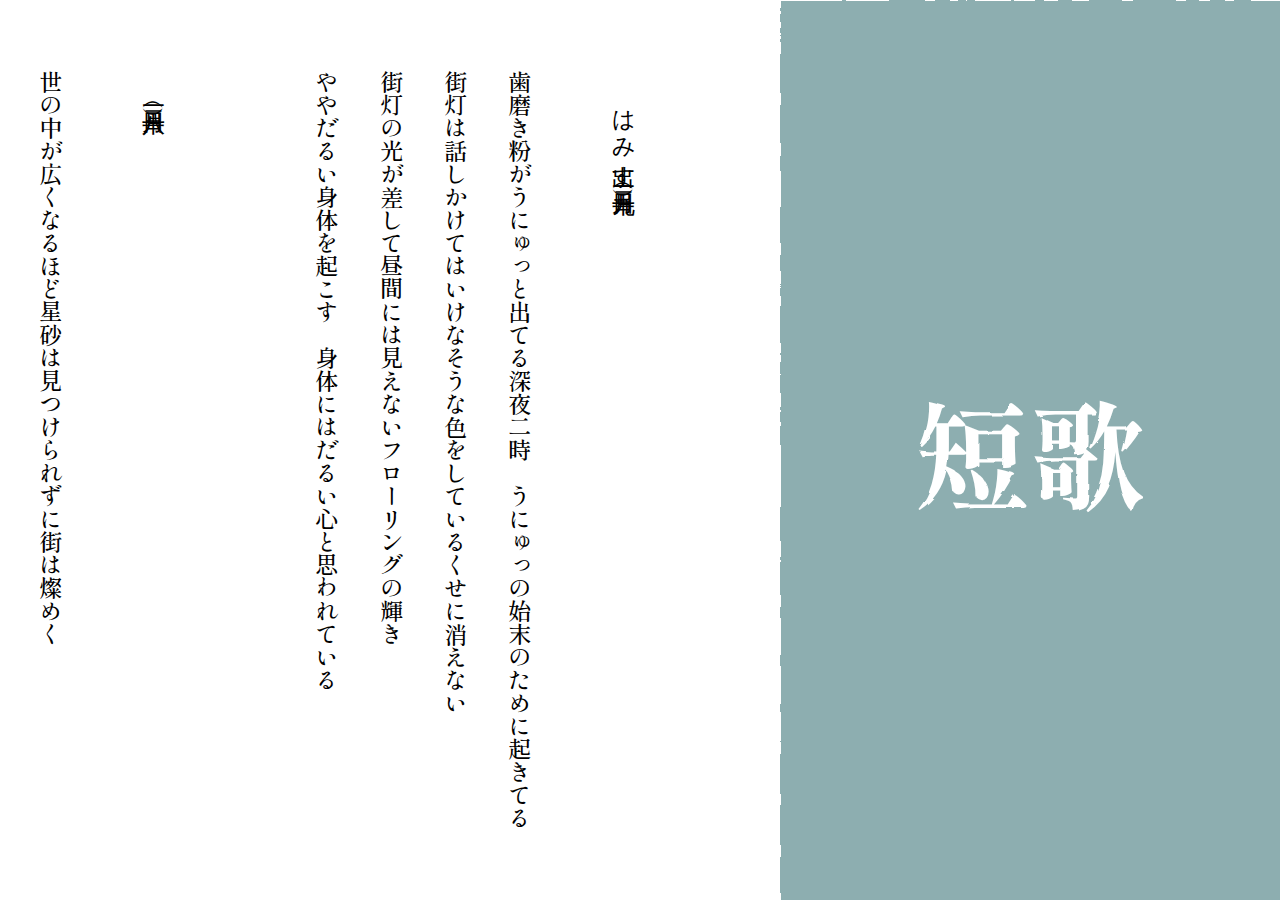
==== index.htm @ cd579458 "new post(s)" ====
<!DOCTYPE html>
<html>

<head>
    <link rel='stylesheet' href='index.css'>

    <!-- twitter card -->
    <meta name="twitter:card" content="summary" />
    <meta name="twitter:site" content="@notolytos" />
    <meta property="og:url" content="https://notolyte.github.io/tanka/index.htm" />
    <meta property="og:title" content="短歌 | notolyte" />
    <meta property="og:image" content="https://notolyte.github.io/tanka/files/card.png" />

    <link href="https://fonts.googleapis.com/css2?family=Shippori+Mincho&display=swap" rel="stylesheet">
    <link rel="icon" type="image/svg+xml" href="./favicon.svg">
    <link rel="icon alternate" type="image/png" href="./favicon.png">
    <meta name="viewport" content="width=device-width,height=device-height,initial-scale=1,minimum-scale=1">
    <title>短歌 | notolyte</title>
    <style>
        .space {
            width: 2rem;
        }
    </style>
</head>

<body>
    <article>
        <h1>短歌</h1>
        <section id="R7">
            <h4>はみ出す（一月二十九日）</h4>
            <p>歯磨き粉がうにゅっと出てる深夜二時　うにゅっの始末のために起きてる</p>
            <p>街灯は話しかけてはいけなそうな色をしているくせに消えない</p>
            <p>街灯の光が差して昼間には見えないフローリングの輝き</p>
            <p>ややだるい身体を起こす　身体にはだるい心と思われている</p>
            <h4>（一月二十八日）</h4>
            <p>世の中が広くなるほど星砂は見つけられずに街は燦めく</p>
            <p>宝くじはちょっと危ないから若い子はみんな飛ぶように買ってく</p>
            <p>赤信号を見て危ないよっていうひとにどうして身を委ねられるっていうの</p>
            <p>早くぼくを嫌いになって心房が送る動脈で襲ってきてよ</p>
            <p>つんつるの紙はいちばんきれいな絵かみさまだけにゆるされた絵</p>
            <p>波を込めれば込めるほど一撃で斃してしまうんじゃないか　つくる</p>
            <p>やさしさは鋭利な刃物にならなくちゃ滑るばかりで摩擦がかゆい</p>
            <h4>（一月二十七日）</h4>
            <p>ひとり身の恋人は影ついてくるついてくるついて夜には消える</p>
            <p>寄りかかるなら海がいい　半分のシンデレラ城がいちばんきれい</p>
            <h4>（一月二十六日）</h4>
            <p>「暗い光と明るい闇を見比べて」北隣県庁所在地の</p>
            <p>世界遺産に影落とすここにいることといなくなることの証拠として</p>
            <h4>（一月二十五日）</h4>
            <p>前髪を下ろさなむとふひとあるをカルテばかりが覚えてゐたり</p>
            <p>まだ少し明るい夜は十分な明かりが灯っていない　引き潮</p>
            <h4>（一月二十一日）</h4>
            <p>花椿黄身のやうなる色に染め沈みゆく午後母胎のごとし</p>
            <h4>（一月十九日）</h4>
            <p>波のなき泉は午後に囚はれてひと触れすればかなしかりけり</p>
            <h4>（一月十八日）</h4>
            <p>牛乳瓶の奥の景色に触れたくて冷たくまるい首をさわるよ</p>
            <p>むらさきの一月三日嘘みたいなのはうちでは餅が煮えすぎ</p>
        </section>
        <section id="R6">
            <h4>（十一月七日）</h4>
            <p>剥き出しのコンクリートの麗しさ冬に生まるる個人つんざく</p>
            <p>灰色の顔する人に降り注ぐ広告動画の家暖かし</p>
            <p>暗闇に向かひを歩む人の顔覚えでひとり風向きを知る</p>
            <p>日本語で留学生に呼び掛くる挨拶を掻き消す笑ひ声</p>
            <p>知らぬ顔スナップの隅に写りゐて咎められざる村の危ふさ</p>
            <h4>（十一月六日）</h4>
            <p>丸い寂しさをちぎって捨ててたらだんだん大きくなる白い朝</p>
            <h4>（十一月一日）</h4>
            <p>化学的に桃の味するカクテルで副反応を飲み込み眠る</p>
            <p>待つことは嫌い　もやしが皮を破り月かげ差して青く輝く</p>
            <h4>（十月十九日）</h4>
            <p>遊園地は綺麗　彼氏の顔をして白い回転木馬に乗れば</p>
            <h4>（十月十七日）</h4>
            <p>期限切れの一日券は薄いから財布にいまも忍ばせてある</p>
            <p>卒業をすれば待ち合わせに使う乗換駅は通らなくなる</p>
            <h4>（十月十四日）</h4>
            <p>傷ついた碁石を眺む　海原はひろくて波は小さく見える</p>
            <p>赤き柿に茶色く硬い筋ありて筋ごと嚥み込みみむとも思ふ</p>
            <p>瘡蓋のある手のひらを合はせつつ線香浴びる秋天高し</p>
            <p>治り得ぬ傷と治れる傷跡は何か違はむ　首に手を添ふ</p>
            <p>ミッキーのタオル干したる庭土に子の悪戯で死にしクワガタ</p>
            <h4>（十月八日）</h4>
            <p>銀杏色の地下鉄に乗る乗客もみな纏ひけり秋色の布</p>
            <h4>（十月六日）</h4>
            <p>03は省略してね桜葉の落つる色降る空この街の</p>
            <p>枯れ色の特定外来生物が凭るる空色の歩道橋</p>
            <p>黄色しか許されぬ街抗へば忍ぶばかりの闇　君といた</p>
            <p>鈴虫の拍子数えば猫じゃらしの穂実りけりイケアの緑</p>
            <p>静かさよカーディーラーの思ひ出のオレンジジュース溢れて沁みぬ</p>
            <p>秋好む宮のまします国にいて街を仰げば夜長の絵画</p>
            <h4>（十月四日）</h4>
            <p>ねえこれが最後の新学期って嘘　こんな明るいグレーの校舎</p>
            <h4>夏休み・二（九月三十日）</h4>
            <p>二軒目は行かないはうがきれいだときれいばかりを追ふ心決め</p>
            <p>押し付ける英世は嬉し嘘くさくないくらゐ君のことが好きです</p>
            <div class="space"></div>
            <p>生活の話をしようぼくたちが友だちでありつづけるために</p>
            <p>行き慣れた旅先なりきひとたびも同じき人と来ざりしものを</p>
            <p>新幹線降りたる駅はほの暗し終はりばかりを思ふ足取り</p>
            <p>目立たないステンドグラス色濃くて光をあまり通さぬ窓べ</p>
            <h4>冬ぐもり（九月三十日）</h4>
            <p>エリーゼの鳴る夕まぐれ学校は終はりの鐘で終はる幸ひ</p>
            <p>中苑の銅像はつねに曇りゐて思い出は動かぬものばかり</p>
            <p>順番が来てカウンターに食券を置く望まれぬ身を過ぐしつつ</p>
            <p>四年前だれかの中で死んでゐるひととして生きることのつめたさ</p>
            <h4>夏休み・一（九月二十九日）</h4>
            <p>写ってはいないけれども横にいた君の感触の写真です</p>
            <p>紙飛行機の搭乗ゲート三番へ近況なんか忘れて飛ぼう</p>
            <p>好きということを言わずにいることのくすぐったさのようなジャケット</p>
            <p>水切りが放物線に従っていくことを君と確かめている</p>
            <div class="space"></div>
            <p>まんなかが白く飛んでる写真から花火の向こうに行けそうな気して</p>
            <p>だれとでも同じ形に燃えるだろう花火を眺めるほど仲深し</p>
            <p>薄ければ薄いほどよいストーリー　教えてはだめ　隠してはだめ</p>
            <div class="space"></div>
            <p>約束のプランをひとり練っている見知らぬひとの寝る公園で</p>
            <p>公園はあかるいきっと光源は来ては立ち去る人の思い出</p>
            <p>だれにでも開かれた椅子でなにもしないときがいちばん私を抱く</p>
            <div class="space"></div>
            <p>三度ほど来たデパートの営業に寄せ書きひとつ残していきぬ</p>
            <h4>よそ国はもとより写真旅行記のごと（九月九日）</h4>
            <p>よそ国はもとより写真旅行記のごと<ruby>己<rt>おの</rt></ruby>が目を知るばかりなり</p>
            <p>目と同じくらゐ<ruby>真<rt>まこと</rt></ruby>を写すとふ<ruby>他人<rt>ひと</rt></ruby>の写真も<ruby>眼<rt>まなこ</rt></ruby>もて見る</p>
            <p>匂ひなり触り心地を知るすべはなかりけりただ眼に浮かぶ</p>
            <p>東京と同じ目をして流水は暗き街中流れてゐたり</p>
            <p>ほの暗く沈める面の映ゆる街夜ほど儚き現なくして</p>
            <p>夕去りてすれ違ふ人なき道になほも眩しき黄色の電車</p>
            <h4>抱擁（八月二十八日）</h4>
            <p>言葉ではハグはできない拒むより受け入れるほうがむづかしい距離</p>
            <p>少しずつ離れて行ったお互いの輪郭のこと話していたら</p>
            <p>君の人格を尊重してとても弱い慰め方しています</p>
            <p>花束は抱きしめるためにあるかたち今度会うとき交換しよう</p>
            <p>身を寄せたら弱くは抱けないからだして窓のカーテンとは違ってた</p>
            <p>触覚は全体が見えないから謙虚だからぼくたち抱きしめ合おう</p>
            <h4>手仕事（八月二十七日）</h4>
            <p>針穴の三本取りを嘗むるとき家庭は官能より興りけり</p>
            <p>嫋女を手繰るが如し針穴に入れも入られぬ光沢の糸</p>
            <p>しづかなる夜を過ぐすかな首筋に刺せば血を吹くべき針取りて</p>
            <p>針穴は黄金色をして自惚るる女王の如布を穿ちつ</p>
            <p>絡まれば全て切るより他になしいつか絡まるのを待ちながら</p>
            <h4>（八月十五日）</h4>
            <p>ぼくのほうだったね変わってしまったの　暗くなってく浜を見ている</p>
            <h4>思い出す昼がきれいであるほどに（八月十一日）</h4>
            <p>物語みたいな日々をぽんわりと口に出すたび裏切り深く</p>
            <p>「また恋をすればいいさ」とまとまって素直にうなづけば夢想的</p>
            <p>いたるところで不連続いろいろな夢物語で過去語りつつ</p>
            <p>水晶体が分厚くなってぼやければおだやかな日はあかるい孤独</p>
            <h4>かなしみは乾くけれども消えはしない（七月三十日）</h4>
            <p>花火には弔いの意があるといふ　できたばかりの友だちと見る</p>
            <p>なんの音楽も鳴らないからほんもの　エンジンの爆発は見えない</p>
            <p>親指になげわはめたら小さくて果てが来るまでなぞりつづけた</p>
            <p>いつかひとりで覚えた言葉ならべてはいまあなたにだけ通じる話</p>
            <p>布団から水平線に金色が見えたら永遠が終はった証</p>
            <p>えもい言葉を重ねたら嘘っぽいからはみ出てるほんものの部分</p>
            <p>振り返りは水面に触れるときの波紋だからあなたの顔は浮かべない</p>
            <p>かなしみをわざとしづくにしてみたら海へ空へとあなたに届く</p>
            <h4>打ち上げは打ち上げ花火と同じ意味（七月二十五日）</h4>
            <p>思い出じゃ生きてけないのに特別で金曜ロードみたいな一夜</p>
            <p>打ち上げは打ち上げ花火と同じ意味　すぐに散るのにカメラを向ける</p>
            <p>色つきの瓶の写真でいっぱいでだんだん減っていくさまが見える</p>
            <p>三分で終わる一曲重ねては短いほどに終わりは来ない</p>
            <p>革靴の先も赤信号の色　黒も光を跳ね返す夜半</p>
            <p>インスタのグラデーションの嘘くささ明日にはここにしかいないひと</p>
            <h4>初恋はほろよいの味（七月二十五日）</h4>
            <p>初恋はほろよいの味　君といるための空き缶片付ける朝</p>
            <p>炭酸に溶かしてしまえどこまでが愛かわからない妥協なんて</p>
            <p>酔っちゃったってラインするたびひとりでもできることって飛行機の窓</p>
            <p>心臓の音はぼくしか聞こえなくてさみしくなって愛を続ける</p>
            <p>強すぎるお酒はひとりになりすぎる　溶けても崩れてない雪だるま</p>
            <p>日本酒が飲めなかったし君を見るために日本酒を飲まなかった</p>
            <p>成人を待つ一年がぼくたちの一年だった一つ年下</p>
            <p>少しだけ安い味する一年後べつのだれかと飲むほろよいは</p>
            <h4>（七月十三日）</h4>
            <p><ruby>創世<rt>ゲネシス</rt></ruby>を受け入れますかいままでのメモリは全て消去されます</p>
            <h4>空まもる箱ひとつ崩さむ（七月二日）</h4>
            <p>思ひ出すたびに空箱ひとつ捨つ　まとはる飴は偽物なれば</p>
            <p>贈り物かばんの中に埋もれて空箱は空まもる箱たり</p>
            <p>丁寧に折り畳まれし空箱を組みては潰しくず入れに隠す</p>
            <p>しづかなり折り目沿ひつつやはらかき手もて空箱潰す儀式</p>
            <p>いま少し残せり空を入るる箱　空と混じりて風化するまで</p>
            <h4>（七月一日）</h4>
            <p>好きでしてゐることビール左手に褒められここに遥かな草原</p>
            <h4>（六月三十日）</h4>
            <p>七月にのみ咲く花を垣に植ゑつる家主は夏好みけむ</p>
            <h4>けふはこの海辺にべつの人と来つかし（六月二十九日）</h4>
            <p>裾まろきノウゼンカズラあの日より一本裏の道で見つけつ</p>
            <p>いろいろな拘り覆ひ隠したり海風運ぶオレンジの夏</p>
            <p>踏切の音の余白を波の音が埋めたり海は思ひ出溶かす</p>
            <p>言ひ出だしかねつる店も行かざりし社もいまはいづこも選べて</p>
            <p>思ひ出より近かりき海だれとでも浜へと続く信号赤い</p>
            <h4>小惑星（六月二十五日）</h4>
            <p>いつの間にこんなとこまで来ちゃったね　ふたり地球の青さ眺める</p>
            <p>退屈だという君の頬眺めけり朝も夕べもないこの星で</p>
            <p>この星が遠く流れていつか桃源郷に行く夢物語</p>
            <p>「この星はどこが北極？」「もしきのう北枕だったら怖いじゃない」</p>
            <p>「英語なら地球も大地もearthだね」君の横顔少し俯く</p>
            <p>住民が二人の星にふたりきりになれるところはつゆほどもなし</p>
            <p>溶け合って我は君なり君は我鉛のやうに広がってゆく</p>
            <p>この星を覆ひ尽くさむ我らには空とか大地こそが幻</p>
            <p>サイレンが光りて赤き小惑星破壊は救ひ救ひは破壊</p>
            <div class=".space"></div>
            <p>見上げればいまも小惑星が目に入る少しも見えないけれど</p>
            <h4>訪友（六月二十一日）</h4>
            <p>早過ぎぬ　お濠の蓮の枯れたるを未だ見ざれば二人歩みき</p>
            <p>待ち合はせする携帯は惑ひ顔すめり常ならず近き交信</p>
            <p>横顔の背景に梅雨また咲きぬべき花見るは我のみにして</p>
            <p>やや広き道を歩めばかつ寄りてかつ離れつつ円き公園</p>
            <p>設計師の築ける庭の小川よりなほ美しき<ruby>渓谷<rt>たにがは</rt></ruby>あらじ</p>
            <p>思ひ出は危ふし　掛けたる折畳傘よ滴を閉ぢ込めわたれ</p>
            <p>あくがればひとつ　故郷と同名の明治通りの看板撮りつ</p>
            <p>幻はまだ見ぬかぎり常にあり　故郷の明治通り避くべし</p>
            <h4>（六月十一日）</h4>
            <p>失くしても思い出せないものばかり　まだ残ってる揃いの指輪</p>
            <p>混ざらない色はしあわせ　ほんとうは赤いワインも飲みたいけれど</p>
            <h4>（六月九日）</h4>
            <p>あなたから知りたる書の名告ぐるときいふ或人といふ声高し</p>
            <h4>（六月七日）</h4>
            <p>冷水機のペダル軋みてしづかなる図書館に我ぞ飛ぶ水となる</p>
            <h4>（五月二十八日）</h4>
            <p>毒が染み込まないように隠したらまだら模様に揺れる水底</p>
            <p>やや溜めた洗濯物を畳むとき触れない肌の熱放射消ゆ</p>
            <h4>（五月二十七日）</h4>
            <p>野苺をつぶしたような山道は上にも下にも広がるばかり</p>
            <p>万華鏡の光が見せる浮島を白い墨汁注ぎやわらげる</p>
            <p>黒紙で包んでみれば生ぬるい汀が凪の蠢きをして</p>
            <p>烏より三段低い道を飛ぶやや聞き取れる外国語浴び</p>
            <p>パレットに空気とまつげ押し当てたら机も腹も油絵の中</p>
            <p>火山灰色した鳩のつがいいま飛びぬ　同じ色の道残る</p>
            <p>ほらあそこ森はあります薬指と小指のあいだに生した苔とか</p>
            <p>水曜日と金曜日しか開かない牛乳屋やけに見る裏参道</p>
            <p>地雷系メイクの媼にあいまいな会釈をされているヒメツツジ</p>
            <p>集英社オレンジ文庫にありそうなカフェは入らない臨時休講</p>
            <h4>（五月二十三日）</h4>
            <p>行く人の身なりは少し明るくて銀の鈴にはすべてが映る</p>
            <p>曇りでもやけに明るい　日焼け止め貸したら君の腕はまっしろ</p>
            <h4>（五月二十一日）</h4>
            <p>君といたころはなかった目ん玉が夜のトイレにぐりぐりと鳴る</p>
            <p>左足を天井に向け伸ばしたらそこそこ私の人数は多い</p>
            <p>恋人の目が黒すぎる夢を見て起きたらつよく咳き込んでいた</p>
            <h4>午睡のチャイム（五月十七日）</h4>
            <p>擦り切れたテープのようだ　川岸はあざみばかりがピンク色して</p>
            <p>だれひとり立ち入ることのない庭に点対称に横たわりおり</p>
            <p>ヨーヨーが弾けたときに飛び出した水も紫色してるみたい</p>
            <p>ここにしかない幅広のスロープを鳥居の色は夢だと言ひき</p>
            <p>奥庭で砂漠の民の言行を訳せば藪のいよいよ深し</p>
            <p>深藪の中にナトリウム灯あり返り見すればわたしがいない</p>
            <p>一度だけ天皇陛下の行幸があったと言ひて老婆眠りぬ</p>
            <h4>（五月十五日）</h4>
            <p>青インクペンに吸わせる夜　すこし薄まりすぎた自分をもどす</p>
            <p>人体の約六割は海でできているから検疫があります</p>
            <p>出勤は音が本降りもうすこし中で淀んでいてねララバイ</p>
            <p>黒色の服着てきたと思ったら街ではこれは紺色らしい</p>
            <p>ほんとうは忘れな草じゃないのただ便利だからそう呼んでいるだけ</p>
            <p>街灯の色の好みを考えてもひとりで抱きしめられない自分</p>
            <h4>（五月十日）</h4>
            <p>それは君の趣味だよねって吐くなんていつまで友達気分でいるの</p>
            <p>文鳥を飼い始めよう私たちの言葉ひとつに溶け合うように</p>
            <p>君の寝顔を知ってしまった悲しみにからから回る回転木馬</p>
            <p>肌よりも2cm中で触れ合って花火飛ぶまでまだ少しある</p>
            <p>わたしとも君とも違う被造物おゆうぎ会を抜けてはだめよ</p>
            <h4>（五月九日）</h4>
            <p>曇り空似合う街だと嘯いた人は瞬き雑踏の中</p>
            <p>早足でセンター街を進むとき空気がなくなってくれている</p>
            <p>ふたりでもひとりが二人いるみたい昔と同じ色をする人</p>
            <p>幸せはみな平等にださくって生暖かい空気を吐いた</p>
            <p>タワーレコードの袋を見たら友人と知らない人にエアフリーハグ</p>
            <h4>（五月八日）</h4>
            <p>海岸は砕けた反射板だらけ綺麗だねだからよく気を付けて</p>
            <p>指先に血が集まって7cmピアノみたいに空気を叩く</p>
            <p>思い出をつくるだけでも満足ができるくらいにひかっているよ</p>
            <p>新緑のなかで相槌打つきみの話にいつも見る交差点</p>
            <p>すこしおめかししたぼくとすこしおめかししたきみはよくすべる声</p>
            <p>目覚めたらそこはすべてがまっしろであとはまっくろだと思うだろう</p>
            <p>オリジナルモカブレンドの底にいるラクダの夢はずっと苦くない</p>
            <h4>（四月三十日）</h4>
            <p>ほんとうはきみから奪った口癖をきみの知らないひとに教わる</p>
            <p>かわせみがつんざく夜闇の隙間からああ鮮やかな悲しみにじむ</p>
            <h4>（四月十九日）</h4>
            <p>いつか掘り返してみたくて土よ土よ早く積もって埋もれてしまえ</p>
            <h4>（四月十六日）</h4>
            <p>春の影残す川面の花いかだ去るものばかり美しきかな</p>
            <h4>（四月十一日）</h4>
            <p>ぼくが夢であなたと会った真夜中のうつつをぼくは決して知らない</p>
            <p>半過去で話すときにはだれもみな少し感傷主義者になって</p>
            <h4>湿り（四月十一日）</h4>
            <p>もう声は残っていないのに言葉だけを知らずに発し続ける</p>
            <p>あなたになりたくてうなじを舐めていたころの味蕾はターンオーバー</p>
            <p>ぼくの中に遺るあなたはぼくでありぼくはぼくではないとは知らない</p>
            <p>薄暗い百軒店の朝ぼらけに遺るぼくらを見つけはしない</p>
            <p>ああぼくのファーストインプレッションは実はあなたの口癖だった</p>
            <p>夢の中何度も聞いたアルバムをべつの人にもおすすめされる</p>
            <p>どこまでも飛んでいけあの夏ぼくらの間にあったぬくい海風</p>
            <h4>（四月六日）</h4>
            <p> つまらない写真がやたら残ってて会いたいひとがいたのでしょうね</p>
            <h4>（四月一日）</h4>
            <p>流行に私も乗って見ましたのと恥づかしげなる桜の街路</p>
            <h4>（三月三十一日）</h4>
            <p>遠くから見れば一面真っ白でしょうね雪嵐の粒数え</p>
            <p>祈ることはよく歯を磨くこと　あ、ヒヤシンスの根が伸びている</p>
            <h4>（三月二十四日）</h4>
            <p>マシュマロにそっと触れては空しさの満ちた気泡を憎みて潰す</p>
            <p>マリアージュ　身体の影の輪郭のにじみが君の作る光だ</p>
            <p>待合室でメランコリーは珈琲に溶け込むミルクのなす綾の色</p>
            <h4>（三月二十日）</h4>
            <p>ていねいな字が右下がりなこととかをだれかに話したくなる春辺</p>
            <p>置き土産のようなちょうちょが纏わればいつもの駅で待っちゃうだろう</p>
            <h4>（三月十二日）</h4>
            <p>世の中のすべてが憎い恋人の指のダイヤも七色の虹</p>
            <h4>（三月三日）</h4>
            <p>新宿の夜中はゲロの泡さえもネオンを見つめきらきらしてる</p>
            <p>タクシーは山手通りを駆け抜ける埃くささにうっとりしたら</p>
            <p>外廊下の電球だけがお帰りを告げる練馬の築40年</p>
            <p>なんにでもなれる気がした生卵500Wで20秒チン</p>
            <h4>（二月二十五日）</h4>
            <p>点数を赤いシートで隠したらきっと西へと羽ばたけるだろう</p>
            <p>ひな壇に知らないふりをして会えばおごってくれる紅茶もぬるし</p>
            <p>重さには緩衝材を備えましょう右脳に穴を夜空のように</p>
            <p>シーソーに乗ったときからアイマスク夜空は無限大だと信じた</p>
            <p>市場からおひとりさまにザクロ果汁がけパイ新発売</p>
            <h4>（二月二十日）</h4>
            <p>口癖を捨てる私に息づいたあなたの視界さよなら世界</p>
            <h4>（二月十二日）</h4>
            <p>雪解けに萌ゆる梢の宴の音閉ぢこめけむや梅の紅きよ</p>
            <h4>（二月十日）</h4>
            <p>帰り道赤い直立信号にかわせみみたいな色の四輪</p>
            <h4>（二月二日）</h4>
            <p>「濁るまで終わりませんよ」金魚展、水槽、きんぎょ、ふたり、ほんもの</p>
            <h4>（一月三十日）</h4>
            <p>船体と自爆スイッチ英語辞書煙草菓子袋のみ残りをり</p>
            <p>鈍行に溢るる光後頭に享けたる女、男などあり</p>
            <h4>（一月二十二日）</h4>
            <p>抜け殻を探し集めて暮らします、コンソメ色の感情溜める</p>
            <h4>（一月十八日）</h4>
            <p>隙間風に恨みもこひも消え果てて凪ぎぬる情けひとり抱へつ</p>
            <p>きらきらと雪のけぶりて松枝をつひのみやげにもやひを解かむ</p>
            <p>雪にしてぼくの両手で溶かしちゃえ祈りの届く神さまなんて</p>
            <p>ぼくたちは影だリングが錆びついて溶けても消えないリングの影だ</p>
        </section>
        <section id="R5">
            <h4>（十二月二十五日）</h4>
            <p>世界を語るばらは世界じゃなくて魅せられた王子は怪我をする</p>
            <h4>（十二月四日）</h4>
            <p>「好きだよ」で始まる恋の最後には「すきです」くらいしか言えなくて</p>
            <p>目が四つあったころにはなにもかももっとくっきり見えていたんだ</p>
            <p>なにもかも変わらないのがさみしくてかたちはこんなにもすかすかだ</p>
            <p>なごり雪の堰が切れそう滲むほど棄てて壊してしまいたくなる</p>
            <p>会うことはもうないきょうの君の服も無意味にぼくの知ってるどれか</p>
            <h4>（十月十二日）</h4>
            <p>秋色は梢に宿る昔とは違う白さの息しか吐けぬ</p>
            <p>人影は二つ三つにて寄せ合ひて窓からまろき陽の射す</p>
            <h4>水竜（十月五日）</h4>
            <p>超音波の歌声辿り目の見えぬ水竜ひとり巡り逢ひたり</p>
            <p>やさし声聞くもいつしか心憂きあかつきばかり澄むことあらねば</p>
            <p>奥山の川もご不便おかけします予定平成35年</p>
            <p>くらき世を生くるゆゑにや盲竜の声かなしくも澄みわたりけり</p>
            <p>一輪の八色の菊を手向けすればこのふさふさのものはなんだい</p>
            <p>盲竜の行方は知らずいま里は大きなダムの火を灯すべき</p>
            <h4>（十月二日）</h4>
            <p>わたしとは身体の外側全体で宇宙は内側全体だろう</p>
            <p>踏切をもつ道沿いの顔をした廃線跡の沿線民家</p>
            <h4>あき風（十月一日）</h4>
            <p>もし君の世界にぼくがゐなければやっぱり悲しい運命でした</p>
            <p>火の玉をもっとも永く輝かすために線香花火横たふ</p>
            <p>背を合はせ少しぬるめの体温の失はれゆく感じてゐたり</p>
            <p>蝋燭が消えて形を失った　蛍火明き道返り見る</p>
            <p>初めからみんな決まってゐたのならそれは綺麗な悲劇でせうか</p>
            <p>金の<ruby>氷<rt>ひ</rt></ruby>に色とりどりの<ruby>氷<rt>ひ</rt></ruby>の溶けて跳ぬる涙も黒潦</p>
            <p>眼球に<ruby>大<rt>ひろ</rt></ruby>き海原映り来て惜しや我が身の地球ならざる</p>
            <p>半身に初めて知りしぬくもりを忘れやらでぞつむじ風吹く</p>
            <p>あらぬ人を見る夢のまだ覚めやらで秋の夜長や情けあるべき</p>
            <p>木枯らしが山を頂きから変へてどこにもゐない人を愛する</p>
            <h4>卵黄と胚乳（十月一日）</h4>
            <p>「卵黄と胚乳だけを食べてれば生きていける」と頬の膨らみ</p>
            <p>赤色の沸騰石を入れぬ湯がゴム管つたい鉛直に吹く</p>
            <p>暦ではもう冬だよと象牙色の上着をまくり産毛を見せる</p>
            <p>散らばった声に音叉とボーカルの演奏会のテイク5が鳴る</p>
            <p>真っ黒が好きどんな絵のどんな色もその内側に含んでいれば</p>
            <p>生き物はみんな生きなきゃいけないの夜の岬で細く呟く</p>
            <h4>（八月二十九日）</h4>
            <p>目に浮かぶ君の瞳はのっぺりと隙間を埋める生成画像</p>
            <p>青色の隙間ばかりが残っててみんながひろい夏空の下</p>
            <h4>（七月二十四日）</h4>
            <p>寂しいに愛してるって言われたら熱さひとつが焦げ付き残る</p>
            <h4>（七月十九日）</h4>
            <p>ああ　蝉の鳴かない夏も夏でした　かくもこの世に生を享けたり</p>
            <h4>（七月十五日）</h4>
            <p>泡のあるスライムになる　君といる時の形がもっとも好きだ</p>
            <h4>（六月十日）</h4>
            <p>忘るるといふ人殺し積りゆきて咎さへなきぞ苦しかりける</p>
            <h4>（六月一日）</h4>
            <p>部屋角に他の男の名を吐いた女を抱きぬ生ぬるき腕</p>
            <p>この石を横にずらせばきらきらと濡れた地面が光って消える</p>
            <h4>（五月三十一日）</h4>
            <p>一滴のミルクが垂れたダージリンを彼女はもう飲めないのと言った</p>
            <h4>（五月二十九日）</h4>
            <p>まだ人の踏み入れたことない森に深夜ラジオの電波が注ぐ</p>
            <h4>（五月十九日）</h4>
            <p>授業中紙飛行機を飛ばす癖やけに折り目が正しいあなた</p>
            <h4>（五月十七日）</h4>
            <p>木漏れ日を落とす言葉の透き通りガラス細工は光を乱す</p>
            <p>おひなさま十年ぶりに空を見て小さいままで微笑んでいる</p>
            <p>追いかけても追いつかなくて水平線　これは恋への恋だと知った</p>
            <h4>（五月十日）</h4>
            <p>浮かび来る我が屍を見下ろしてかく歌詠みは神を知りけり</p>
            <p>嫌気性生物なりし頃のこと浮かびて安く息が止まりぬ</p>
            <p>目の前が暗くもなくて眼球がいつしか水になったと知りぬ</p>
            <p>大脳に塩酸染みる　溶け切りて痛みも消ゆるアミノ酸見ゆ</p>
            <h4>（五月九日）</h4>
            <p>帰納して行けば好きかもしれなくて途端に君がぜったい好きだ</p>
            <h4>（四月二十三日）</h4>
            <p>落書きをしようよ自由帳広げ儀式みたいな乾杯捨てて</p>
            <p>子を孕む蚊の一匹が留まり来て躊躇ひ籠る東屋蒸れて</p>
            <p>掬へるはただ純粋な水なりき底には泥を蓄えるとも</p>
            <p>二階から見える桜のてっぺんが今日を忘れぬ日にしてくれる</p>
            <p>ひとさらの汚れもなしに真っ白ですべてを覆ふ吹雪は怖い</p>
            <p>大空のいちばん高いとこが家うえとしたとを反転すれば</p>
            <h4>廃都（四月二十日）</h4>
            <p>コスモスがやっと遠くに見えてきていやに安心する昼下がり</p>
            <p>紫がなんの色とも言えなくて自分はここにただ立っている</p>
            <p>涼風にあまりに細いコスモスが揺れているのが旅行らしいね</p>
            <p>コスモスが多すぎていま友だちが考えていることを知らない</p>
            <p>バス停を探し斜めに小走りをしたのがコスモス畑の写真</p>
            <p>コミュニティバスに揺られてどうしても身体が近くなる帰り道</p>
            <p>人のなき病院前のロータリーゆらりと迂回してくれたこと</p>
            <p>最後かもしれないぜんぶコミュニティという言葉が癒してくれる</p>
            <p>ほんとうはそろそろ君が疲れてることもわかっている間柄</p>
            <p>夕闇に見えないものが目立ってて焦りの溶けるローカル電車</p>
            <p>トランクがあまり大きくないことが嬉しい　ここで三人降りた</p>
            <p>古ぼけた電車の椅子に溶かされて二人三脚できる気がする</p>
            <p>いつまでも続くのだろうどのいつもいまとは違うぼくたちだけど</p>
            <h4>桜花（四月十九日）</h4>
            <p>目の前に季節外れの花びらをいま葉桜が落としていった</p>
            <p>この道は見上げるばかり来ない日も来る日もぼくは桜ではない</p>
            <p>夏が来てやっぱりぼくはこの道に桜があると知りつつ歩く</p>
            <p>気まぐれに光を漏らす時ありてあるいは蔭でひと涼みだけ</p>
            <p>涼しくて静かだ君の根本にも死体が埋まっているのだろうか</p>
            <p>来年も赤くなるかと尋ねたら当たり前でしょと葉を落とした</p>
            <p>桜ならみんな好きでしょこないだも幼稚園児が葉っぱを拾う</p>
            <p>秋風に身震いこんなところまで落ち葉がひとつ飛ばされてきた</p>
            <p>枝先にひとひらの雪降りるまで待とう花見をしてみたいから</p>
            <p>清月のあたるさびしき冬の枝はやはりひときわ美しかった</p>
            <p>月かげに冬芽がうつるこの花がどうか綺麗に咲きますように</p>
            <p>桜花咲いて誰もが見に来たらぼくの姿は消えてしまえる</p>
            <p>桜花いつか忘れてどの街で見た花なのかわからなくなる</p>
            <h4>（四月九日）</h4>
            <p>愛すれば愛するほどに自分ではないといふ寂しさに濡れゆく</p>
            <h4>（四月八日）</h4>
            <p>次こそはあさがほの種植ゑるぞと三年生の夏休み暮る</p>
            <h4>（四月七日）</h4>
            <p>さらさらと桜のいろにおだやかに諦めていく未来に気づく</p>
            <p>一本のひとたびも実をつけぬ木に侵される国に今日も眩暈す</p>
            <p>未来って想像なんだいつまでもきっと現実にはならなくて</p>
            <p>八年間の花火の色と形とを記録しながら眠る携帯</p>
            <h4>（三月二十七日）</h4>
            <p>火星にはマリネリスてふ渓ありて水の流るるまうけせるらし</p>
            <h4>（三月十一日）</h4>
            <p>散り際の花見に行こう君とぼく花は自分じゃないって知りに</p>
            <p>あはれなりきたないものを見ることも適はないからだね花がすみ</p>
            <p>あかるくて涙を誘う窓のそと夢みたいだねうつつじゃないね</p>
            <h4>（三月十日）</h4>
            <p>下心地読まむと顔を見つめてはあばたの数を覚ゆるばかり</p>
            <h4>（三月八日）</h4>
            <p>来ることもいまはかぎりの街の地図眺めて道をすべて覚えむ</p>
            <p>春の夜の夢ともまがふ一日ゆゑいまひとたびのしるしあるべし</p>
            <h4>（三月七日）</h4>
            <p>有明の月はつれなし東雲のあかき空見でわかれのまうけ</p>
            <p>あたたかい春の日君はどこにでもいるのそれからどこにもいない</p>
            <h4>（三月三日）</h4>
            <p>三食をともにしようよぼくたちの体が徐々に似てくるように</p>
            <h4>（二月二十四日）</h4>
            <p>念入りに厚着をしたら寝転がる宇宙のなかに消えないように</p>
            <p>桃色に染めてあげよう藍色とまざって濁るのがいやならば</p>
            <p>運ばれし珈琲は早冷めゆきてなほ暖かき人ぞありける</p>
            <h4>（二月七日）</h4>
            <p>創造は歪みなりけり破壊なり目を背くれば自ら歪む</p>
            <p>大川を離るる流れも天地の理なればいかで苦しき</p>
            <p>自己愛の果てかゆゑんのなきのちになほ後るべきかなしさありぬ</p>
            <p>かなしさのありてほかには残らねばすなはちこれかとむらひといふ</p>
            <p>野鼠を嚥みし小蛇のごとくありただ雪原のかなしさぞある</p>
            <h4>（二月二日）</h4>
            <p>ゆびあとのちひさきでくを取りて見ばあな吾妹子のかなしかりけり</p>
            <p>安心はカラスがガードくぐりぬけたとえば空に舞い上がること</p>
            <p>溶けそうな雪を固めて守ること雪だるまって呼んで遊べり</p>
            <h4>（二月一日）</h4>
            <p>星空をケースに詰める仕事して歯車にない作用を残す</p>
            <h4>（一月二十八日）</h4>
            <p>暖炉より昇る空気の乾きゆゑ筆記体にて空気と書けり</p>
            <p>オレンジの低用量の憂鬱を耳に含みて目をぎゅっと閉づ</p>
            <p>形式はお化けみたいだ言霊の火のたまひゅっとこめかみ冷ます</p>
            <h4>（一月二十六日）</h4>
            <p>沈みゆく包まれてゆく闇は色身をとらへさす日常を生く</p>
            <h4>（一月二十日）</h4>
            <p>いままでにちゅーしたときも回数をぴったり同じ二人あるけり</p>
            <h4>（一月六日）</h4>
            <p>荻窪に快速の止まらぬことを告げし白シャツとはそれっきり</p>
            <h4>（一月一日）</h4>
            <p>あらたまの月のうさぎのみをつくしゆくへ照らさむ満ちつ欠けつも</p>
        </section>
        <section id="R4">
            <h4>（十二月二十三日）</h4>
            <p>朝はまだあらたかな空さざれ石もしゃんとしている永遠のごとくに</p>
            <h4>（十二月二十一日）</h4>
            <p>灯油缶少し残った山小屋に助からなかったのかなと思う</p>
            <p>花束をあげる代わりに《花束》と送るカーソルの息の根とめて</p>
            <p>小豆入り紅茶ラテ膜張る頃にシステムキッチン、あるいは宇宙</p>
            <p>埋立地のイオンモールは切り花の匂いがしない知らぬ横顔</p>
            <p>愛してるなんて言ったら二光年先へと行ってしまったようだ</p>
            <p>くじら雲夜の高層ビル群を行くならもっと高く泳げよ</p>
            <p>君だけを持って行けない春休み空のオルガン眺めるように</p>
            <h4>（十二月十九日）</h4>
            <p>冬の日のお濠に差せばいづことも知れぬ亀色の水になりぬ</p>
            <p>一人よりもっと一人の分かれ道すべてが雪のように光った</p>
            <h4>（十二月九日）</h4>
            <p>失恋の歌がにくいよさびしさのために推敲重ねるなんて</p>
            <h4>（十二月七日）</h4>
            <p>見むとてもかなはぬ君にあかねさす月のさやけきかげだにもがな</p>
            <h4>（十二月四日）</h4>
            <p>躊躇ひを見透かせるごと硬くなる指に送信ボタンを押せず</p>
            <p>オブラート包む薬は甘くってそれはほとんど苦いほどです</p>
            <h4>（十二月三日）</h4>
            <p>ふるさとは兎と小鮒夕暮れの川面は茜なんて要らない</p>
            <p>もみぢ葉の赤さも二人眺めたし朽つる前のみ見ゆる色ゆゑ</p>
            <p>手のひらを空にかざせば指先を象る光背景になる</p>
            <p>我はかく不器用なりき言葉なら君の内側まで抱けるのに</p>
            <p>亡き人にもの借りてなほとぶらひは旅行の朝のごとき幻</p>
            <h4>（十一月三十日）</h4>
            <p>花火逃げ込んだブラックオパールにきみの言葉は溶けこんでゆく</p>
            <h4>（十一月二十七日）</h4>
            <p>あてのない手紙を捨てるためにその裏におかしな絵をひとつ描く</p>
            <p>放課後にイオンモールの三階でお茶して帰るゆゑに我あり</p>
            <p>果てしなく続く国道その先は常世の国に繋がっている</p>
            <p>ふるさとの山に登りぬその山は砂色をした摩天楼です</p>
            <p>こひしさに平仮名の「し」のしだり尾のやけに長くて「さ」が書き出せず</p>
            <p>夕焼けを見るデートとか許さないなんてつぶやきつつ昼下がり</p>
            <p>フラスコに雪降りゆきて震へては触れずに触るる古さ欲る夜半</p>
            <h4>（十一月二十五日）</h4>
            <p>雷の打ちぬる庭の畑にはきのふと同じ黄金色かな</p>
            <h4>（十一月二十二日）</h4>
            <p>売り物の宝石纏ふキャラヴァンの長き睫毛ぞかなしかりける</p>
            <h4>（十一月二十日）</h4>
            <p>毒色の花垣飾る煉瓦より門を潜りてをとめ子の朝　</p>
            <h4>（十一月十七日）</h4>
            <p>葬式の帰りに撮りし星の写真指三本で容易く消しぬ</p>
            <h4>（十一月十四日）</h4>
            <p>きみの手に触れたる指でオレンジの皮むくこともできると知りぬ</p>
            <p>あたたかくない指先がほんものでふたりで忍び寄る闇を見た</p>
            <p>寂しさが好きだと言った国道は夕日の影でいっぱいだった</p>
            <h4>（十一月十二日）</h4>
            <p>仏蘭西と聞けば食ひたし蝸牛人はかうして仏蘭西となる</p>
            <p>蝸牛食ふ仏蘭西を知らぬ子のやうな目をして食はれてゐたり</p>
            <h4>（十一月七日）</h4>
            <p>ぎざぎざの大人といふ字見つめをり君と回れる観覧車券</p>
            <h4>（十一月三日）</h4>
            <p>ざらざらの日干し煉瓦のあきらめを割りてぞ見ればなほしほたれぬ</p>
            <p>消ゆるとはかくもつらきか忘るれば死なむ忘れねばいとど苦しき</p>
            <p>もうないといふことのみぞ覚えられつらくもおくれるたましひもちぬ</p>
            <p>思ひ出はラピスラズリの色をしてみづからさへも塗りつぶされぬ</p>
            <h4>（十月二十三日）</h4>
            <p>ひとりでもそれってデートぼくたちはいつも互いの恋人だから</p>
            <p>かたわれになればからだの片方はきみの輪郭おぼえていたり</p>
            <p>ふつうってとくべつなこと青空のすがすがしさに君が好きです</p>
            <h4>（十月十九日）</h4>
            <p>曇天をレンジで五分温める何時しかビルになってしまった</p>
            <p>クレヨンやテープの跡塗りかえる怖くはないと口に出しつつ</p>
            <h4>（十一月十八日）</h4>
            <p>な行には少し溶けたるゆびさきの砂糖のごとき甘さあり　な</p>
            <p>黒色の光まばゆき夜のありて路は濡れ雪旅は西ゆき</p>
            <p>あを薔薇の舞ひて世間は喧ましき花びら落つる野を見やりつつ</p>
            <p>ゆふ燒けは戰ひの如戰ひはゆふ燒けの如赫きは寂し</p>
            <h4>（十月十五日）</h4>
            <p>属格は被修飾部が具有する性質を表した格です</p>
            <p>人間の皮膚は二十日で入れ替わるって聞いたぎりぎりセーフ、知ってる</p>
            <p>新宿にネオンは灯る隠すならこんなところがいいと思うの</p>
            <p>いることといないこととは同じだと言えるくらいにずっとそうなの</p>
            <p>さみしさはほんものだから好きなのねほんものだから好きはさみしい</p>
            <p>火があってそこのほかには火はなくてうそがつけない冬はさみしい</p>
            <p>やみのよをとぶほたるかなたゆたひて高架を裂きて向かう岸ゆき</p>
            <p>ほんたうのことはいろんな方法で言へるのたとへば月がきれいね</p>
            <p>むかしからおぼえてゐたのけふのことあすのことあさってのこと</p>
            <p>近いっておんなじよりも素敵だねちかひちがひはたふといとほく</p>
            <p>触れあひて溶けあはなくてあたたかいほんとはずっとかうしてゐたの</p>
            <h4>（十月十四日）</h4>
            <p>夕陽より夕陽のごとき午後ティーのレモン街路樹秋を愛しぬ</p>
            <p>溶けてゆくさなぎのなかで我を知る双子のひとみ刮いてゐたり</p>
            <p>もみぢばを抱へて帰る幼子の写真のごとく今年も染まれ</p>
            <p>さくさくと落ち葉をこはすしあはせは軽やかにいま音を立てをり</p>
            <p>すぐそこにいないけれどもいるという眠気はらはら紅茶がくれる</p>
            <p>紫陽花の前で出会へるひとゆゑに向日葵につつまれにゆきたし</p>
            <h4>（十月十一日）</h4>
            <p>寂しさが少し好きだとうつむいた去年のぼくの肩をたたかん</p>
            <p>流行のサビのフレーズ口ずさむ安易に君に好きを言いたく</p>
            <h4>（十月九日）</h4>
            <p>朝露が対流圏の水蒸気全体だったころは友だち</p>
            <p>タイミング逃した言葉だけはよく覚えていればうそかもしれず</p>
            <p>ひとりでも生きられるひと愛したり革命準備罪で匿え</p>
            <p>春の夜はいんちきくじでプロポーズじつはまるきり無意味だけれど</p>
            <p>ひとり夜はテトリスのごと一段の予定を消してまた明日が来る</p>
            <p>建前も吐露もすべてが真実でただ好きだっていう意味だった</p>
            <p>生きるのは怖い震える息みたい入力中の三点リーダ</p>
            <h4>（十月八日）</h4>
            <p>もの思ふことばにすれば二文字で終はるそれからまたもの思ふ</p>
            <p>ほんものは体育館の片すみでうそといっしょに暮らしています</p>
            <p>摩耶山を照らす光のやさしさにデッキはみんな下を見ている</p>
            <p>つめたさが今はほんのりうれしくて舌で溶かしたハーゲンダッツ</p>
            <p>六号の坂を上れば広き空いたずらっ子も見上げていたり</p>
            <p>どこかへと運ばれるため鉄製の小箱に眠るまだ飯田線</p>
            <p>友だちとゴーヤの味を知るゆふべ社会も悪くないなと思う</p>
            <p>おやすみのピンクイルカとにせものの海泳いでいたりほんとうのこと</p>
            <p>壊すことは守ることだと彼は言う作ることではないということ</p>
            <p>電球も洗濯物もミキサーも祝電送る宴にひとり</p>
            <p>コスモスも茜の雲も四つ辻の交番もみな君を呼んでる</p>
            <h4>（十月七日）</h4>
            <p>なんとなく恋人の名を書き出せば恋人の名の書いてある紙</p>
            <p>黒革の鞄机の下にのけふたりの夜はちいさかりけり</p>
            <p>窓辺より光ひとすじ漏れ来ればひとりの夜はやさしかりけり</p>
            <p>桃色の空を偲べば色薄く我ぞ白色不透明なる</p>
            <p>腐るよりさきにつみおく葡萄してながめをしのぶ酸き酒つくる</p>
            <p>塩よりもしょうゆが好きというふうにぼくを好きだというきみの声</p>
            <h4>（十月六日）</h4>
            <p>初恋のひとの苗字を戴いたチェーンのカフェで啜るコーヒー</p>
            <p>夕焼けの真似っこなんて大胆な緋色の皮に隠しているの</p>
            <p>澄みわたる空気の寂しさ愛すれば君のとなりへ一直線だ</p>
            <p>運命が教えてくれたこの恋は球根にして自分で殖やす</p>
            <p>秋が好き去る秋が好き死ぬ秋がまた来る知らぬ顔した秋を</p>
            <h4>（十月四日）</h4>
            <p>闇夜には我と君のみ浮かぶゆゑ待つとふくまのなき幸ありぬ</p>
            <h4>（十月二日）</h4>
            <p>塗り壁のごとくやさしき時過ぎて好きなひとから返りごと待つ</p>
            <h4>（十月一日）</h4>
            <p>初秋にはやくれなゐの花みづきよ小石のほそぢいづくにか行く</p>
            <p>思い出すたびに現実からずれる現実は繰り返せないから</p>
            <h4>（九月三十日）</h4>
            <p>こころなく土にかくれし廃仏のやすきゑみこそめでたかりけれ</p>
            <p>巡りきてもの思ふ日も遊ぶ日もいづこも同じ際のなき空</p>
            <p>奥山に星より他に知るひともなくてぞ紅きもみぢあるらむ</p>
            <p>かささぎの通ひ路波もなく消えて澄みたる空にひとり夢見む</p>
            <p>透明の結晶のごと抱へをり入らんとすれば互みに割るる</p>
            <h4>（九月二十八日）</h4>
            <p>そのままにゐればあなたのすむ国に向かふ電車を途中で降りる</p>
            <h4>（九月二十七日）</h4>
            <p>寝入るまでずっとおしゃべりしていたね何度も反芻しただけだけど</p>
            <h4>（九月二十六日）</h4>
            <p>大切なひとほどうまく話せないならばうたでもいっそ詠もうか</p>
            <p>天井も真っ白だっていうことに気づくくらいにわたしも白い</p>
            <h4>（九月二十四日）</h4>
            <p>忘るまじ君の嫌いな君さへも君に果てなき命与へん</p>
            <p>リモコンでもいいからそばにいさせてよ君は知らないひとになってく</p>
            <p>「善人」の指図を受ける恋だものふざけるくらい大胆にやる</p>
            <p>捨てかぬる入場券に大人とふ字こそ目立ちてわりなしと思へ</p>
            <h4>（九月二十三日）</h4>
            <p>距離をおくことと大事に思うこと少し似てシュレディンガーの猫</p>
            <p>天高しサニーレタスの維管束潰す擬音はむしゃむしゃという</p>
            <p>田舎へと帰る特急駆け出しにいつか見慣れた青いマンション</p>
            <p>いつだって君を見つける瞬間はおとぎ話のような約束</p>
            <p>秋風もこの市この道この丘が好きですらりとまわってるのね</p>
            <p>目が合わせられずにずっと揺れている大きなイヤリングが焼き付きぬ</p>
            <p>甘い甘いキャンディぐっと飲み込んだような片恋でした　さよなら</p>
            <h4>（九月二十二日）</h4>
            <p>こがね色こがれてこぎつねこぐ船路ゆくすゑまではたのみがたくも</p>
            <p>カレンダー指折り数え待ちしかば記念日にならむ日を早覚ゆ</p>
            <p>上ずった声もメールに打ち込めば臆病なほど事務的な文</p>
            <p>君がぼくに二度会う間ぼくは君に夢で七回会うすれ違い</p>
            <h4>（九月二十一日）</h4>
            <p>最高に綺麗だったね海色のコート初雪ボクシングデイ</p>
            <p>猛毒の恋を一粒掬い取り幸せな夢見せる口づけ</p>
            <p>背高の姿は赤し曼珠沙華一葉だにも足がかりなく</p>
            <p>水仙の一輪摘めぬ優しさは今は弱さと呼ばれてゐたり</p>
            <p>ふくらんだ風船のごとうわずった声は長くは持たないだろう</p>
            <p>君の結ふ言葉ひとかけひとかけを字足らずだらけの短歌と聞きぬ</p>
            <p>我が出だす言葉すべてが字余りの短歌のごとき焦りを帯びる</p>
            <p>そこの人ごめんね、7番テーブルは勿忘草のお墓だからさ</p>
            <p>月かげに君が本音を打ち明けてぼくの本音は言えなくなりぬ</p>
            <p>もう五分知らないふりをさせててよ石のかけらが抱く薬指</p>
            <p>ああこんな時の遅さを知ってゐるデートプランにアドバイスしき</p>
            <p>秋桜に涙で水をやるやうな善行積めり風は見ずとも</p>
            <p>甜菜かサトウキビかもわからないほど白ければ言へることあり</p>
            <p>失恋をした夜にだけ志向する第三関係というものあり</p>
            <p>いろはすを二十年後に選ぶ日もまだお揃いになれるだろうか</p>
            <p>軽々と答えるだらう今だけは好きなほくろの位置好きな水</p>
            <p>こっそりと関係性を編集し保存しないで閉じる押したり</p>
            <h4>（九月十九日）</h4>
            <p>ちからなどないひときれのことばゆえ君は約束してくれたのか</p>
            <p>結晶は嫉妬のもとに変成し光を出さぬ石炭となる</p>
            <h4>（九月十八日）</h4>
            <p>もう会はぬきみとぼくとの共通項は一億人が該当したり</p>
            <p>待合の合成皮の椅子ふたつ窪みを見れば我残されり</p>
            <p>体裁のために支払はるる札の肖像静か口引き結ぶ</p>
            <p>この朝がたぶん最後のおわかれでけれどまたねと言うしかないの</p>
            <p>朽つること許されずして窓先にドライフラワー臥せってゐたり</p>
            <h4>（九月十七日）</h4>
            <p>茶の混じる浅草紙に目を描けば神はいづことなく潜みけり</p>
            <p>不条理はかくもありふれたるものか満腹にして出る紅茶菓子</p>
            <p>大波は見ないふりして砂浜の似顔絵のこと話していたり</p>
            <p>大型の非常に強い台風にけふの予定がお揃ひになる</p>
            <p>嫌ひとふ並々ならぬ思ひもて許したまへよ薔薇の蕾や</p>
            <p>どこまでもひとりよがりの愛と知るわたる船路のすゑをしらねば</p>
            <p>感情は生き物なれば飼い主はフンの始末に責任を帯ぶ</p>
            <p>眼球の毛細管の隅々に回らぬやうに毒を吐かせろ</p>
            <h4>（九月十五日）</h4>
            <p>現実も幻想もみな取り込んで独り渦巻くインタプリター</p>
            <p>萎れたる向日葵いつか諦めしひさかたの日のかげ追ひわたる</p>
            <h4>（九月十三日）</h4>
            <p>満ち足りたひとときでした息を吸い吐く声さえも合わせるほどに</p>
            <p>袋地のやや端寄りの字の読めぬ瓶の蓋にも愛をくれたね</p>
            <p>我がふりを誹るともなほ厭はれぬひとの口から聞くほめ言葉</p>
            <h4>（九月十二日）</h4>
            <p>まっすぐな特別展の絵はぼくを見ていない　君のとなりにいたり</p>
            <p>しあはせに死ぬるよだかの星かげはひさかたの日の夢の漏るるか</p>
            <p>ずるいよ　夏の終わりの潮風を浴びれば不意にあの日の震え</p>
            <h4>（九月十日）</h4>
            <p>鈴虫のこゑにふるふる露のおもきよき月かげにじむ夜半かな</p>
            <p>もちづきのかけゆくのみのさだめともきはなくふかむべきなさけかな</p>
            <p>もちづきのあかきもいまはいたづらにただうらむべきわかれなるかな</p>
            <p>こころなきさだめのゆゑのわかれしていかにかうたにこころよむべき</p>
            <h4>（九月九日）</h4>
            <p>砂時計落ちる一粒一粒を粉雪のごと永遠に見つめり</p>
            <p>行くことの絶えぬる里は時も凍て白橘の香ぞにほふらむ</p>
            <h4>（九月八日）</h4>
            <p>壁越しにそこにはあらぬ叔母の声漏れきて祖父はああ今死にき</p>
            <p>八重洲口改札に聞く虫の音にやさしかりける竜田姫かな</p>
            <p>しんしんと夏雪ぞ降るクリスマスこの街で見し空を思へば</p>
            <p>特別の遠さを以て償はるるとくべつありき　なんのゆゑにか</p>
            <p>「は」と「も」とを七度消して書き直す相手のあるを墓に告げゆく</p>
            <p>瓜を食む　我が弟にお洒落して会いにくるとふ女ありけむ</p>
            <h4>（九月七日）</h4>
            <p>たまかづら御影山手の花崗岩薄紅色と君は知らずや</p>
            <p>ブレザーのシティーボーイらコーヒーをブラックで飲む議論をしたり</p>
            <p>逢うまえと全く違う響きして拝島という二字を見ている</p>
            <p>ふたりなら何も怖くはないなんて当たり前だよ別れが怖い</p>
            <p>夏の海どんよりとした砂浜を思ひ浮かぶるふたりあらなむ</p>
            <p>秋風に枯れた花畑のように散らばっている靴下の夢</p>
            <p>透明の傘を小さく折りたたみ大きな音に戸惑うように</p>
            <p>四つ角の隅もこまめに拭きましょう思い出が固まらないうちに</p>
            <p>なんとなくもらっておいたおしぼりが乾いたころに一緒に捨て</p>
            <p>お目覚めは魔法のキスで起きたあともすべて幻いつか消えるの</p>
            <p>ほんとうはなにがしたいかわからなくなってしまって魔法はきらい</p>
            <h4>（九月五日）</h4>
            <p>君はなほ我を逢ふとき雨の止むひととしるらむ　秋雨留まり</p>
            <p>白鳥の背中に乗れば世界中誰よりしんとさめた夜でした</p>
            <p>一時間あたり千七百キロで飛べば今夜のままいつまでも</p>
            <p>マンモスの絶滅をせし日のことも思ひ出づべき百万年後</p>
            <p>叶はない願ひのためになにもかも犠牲にするといふ希望あり</p>
            <h4>（九月三日）</h4>
            <p>春と秋くらゐ似てゐて春と秋くらゐすべてがすれ違ふかな</p>
            <p>冬されば声も絶えなむまつ虫の恋をいかにか思ひ出すべき</p>
            <p>わかき日の悪癖とみにかへるさへ恨みあへぬぞゆかりなりける</p>
            <h4>（九月二日）</h4>
            <p>日もすがら初めて見えし彫像の前のあなたと百回逢ひぬ</p>
            <p>真珠色のオルゴール箱が語ってもそれは悲しい思い出でした</p>
            <p>ゆふまぐれ発車のベルに合はすれば好きといひても困らせざらんや</p>
            <h4>（九月一日）</h4>
            <p>すぐ横にいる今だけはすぐ横にいるという関係のぼくたち</p>
            <h4>（八月二十九日）</h4>
            <p>永遠よざまあみやがれいまここの年表はずっと真実なんだ</p>
            <h4>（八月二十六日）</h4>
            <p>嬉しいをナイフで削り透明な袋で取っておく痛むけど</p>
            <h4>（八月二十五日）</h4>
            <p>永らへばなほもみぢ葉は赤からむ柄にすがるべき面影しげく</p>
            <h4>（八月二十三日）</h4>
            <p>海原を泳ぎあそぶや君はいま鉢に歪める我が目忘れて</p>
            <h4>（八月二十二日）</h4>
            <p>久方の日に時めきし向日葵もうつれるすゑの実ぞ懐かしき</p>
            <h4>（八月二十日）</h4>
            <p>夕方のチャイム響きて大人にも不定時法を許してくれる</p>
            <p>こんなにもきれいな花の囁きに自殺は朝のひかりにも似て</p>
            <p>成田からどこかへ逃げる窓の下どこかに君の家族が見える</p>
            <p>五年前のぼくに手紙をくれるひとに返事を書いた澄んだサディズム</p>
            <p>五年前のきみとぼくとが遊んでる妄想をするシーツの白さ</p>
            <p>葡萄酒を傾けし夜の歯磨きを吐けば吸血鬼のやうな藍</p>
            <p>内側が壊れていくよ鈍重な鎧を補強する間にも</p>
            <p>あたたかき落ち葉が愛しつむじ風知らぬふりしていっしょに腐る</p>
            <p>死ぬことは世界が消ゆること世界が一緒に死んでくれるといふこと</p>
            <h4>（八月十六日）</h4>
            <p>弔ひの挨拶を読むとききても父の声我が喉より出でむ</p>
            <p>八ヶ月前のスクショのナビタイム我を改札前へ運びき</p>
            <p>林檎酒を分かち明日にはなにもかも幻だったと知る手筈よね</p>
            <h4>（八月十五日）</h4>
            <p>殺すよりうへの力はなきゆゑに暫く取っておいてゐるだけ</p>
            <p>高殿の光揺蕩い隅田川留まれる都鳥の羽染まる</p>
            <h4>（八月十一日）</h4>
            <p>灰色の小教室で聞く会議弁当のなか玉子黄色し</p>
            <p>萌黄色の部室の棚は忘るらむもと我が家より運ばれきとは</p>
            <p>踊り場に窪みつけたる生徒らは最早をらずに春風駆けぬ</p>
            <p>「好き」だけを避ければいいわけではなくてあたりはすっかりびちゃびちゃだった</p>
            <h4>（八月七日）</h4>
            <p>ふるさとの社をまへに浮かぶ顔去年と異なりつと蝉かまし</p>
            <p>別々に過ぐる明日への手土産に太陽光線のした歩めり</p>
            <h4>（八月三日）</h4>
            <p>この夏に死ぬまでずっとゐつづけるひまはりの目は直なるものを</p>
            <h4>（八月二日）</h4>
            <p>みち潮にすべて溶けなむ砂浜に流木とりて下書き写す</p>
            <h4>（八月一日）</h4>
            <p>鶴になる契りの叶はざるままに仕舞はれずある千代紙の束</p>
            <p>思ひ出にいまだしならぬ約束のあれば去年のカレンダー残る</p>
            <h4>（七月三十一日）</h4>
            <p>指先に触れたら消える初雪を北国帰りのひとと見てゐる</p>
            <p>納豆がクリームと逢ふ日の話聞きつつ腸を顰めてゐたり</p>
            <p>閉まる戸を不意に駆け出しホームにはたぐり寄せたる海の夏風</p>
            <p>朝靄に包まれ我は息弾む第一線の工作機械</p>
            <h4>（七月三十日）</h4>
            <p>大空と大海原の抱き合へるうちに我らの大地生まれり</p>
            <p>幾年のながめののちに忍ぶ恋遺言とする蝉の清けき</p>
            <p>秋さるを知るよりさきに七日して絶叫ののちわれも死にたし</p>
            <p>ロボットのままでゐてくれなんてこと思ふわたしがロボットになれ</p>
            <h4>（七月二十九日）</h4>
            <p>さめてより夢と知りたり夢日記なんど読み返してもかひなく</p>
            <h4>（七月二十八日）</h4>
            <p>約束の駅のトイレの鏡には他人のやうに微笑む我あり</p>
            <p>春の日を父の過ごしし野にゐれば語り合ふこともなく友だち</p>
            <p>望月は遠く眺めて足りつるをあるべからざるアポロ・ソユーズ</p>
            <h4>（七月二十七日）</h4>
            <p>わかき葉の一枚おちてよろこびをかなしみとする蝉の絶叫</p>
            <p>織姫と彦星はよに羨まし離るることもなしと思へば</p>
            <h4>（七月二十六日）</h4>
            <p>占ひが好きと囁くそのときも痛めつけてる花びらがある</p>
            <p>火の玉の終はりを見るのが怖いから君と線香花火はしない</p>
            <p>いつの日か別れを口に出すときもきっとあなたの言葉を帯びる</p>
            <p>駅ピアノ弾く神さまの左手と右手の響き耳に手を振る</p>
            <p>拒みかぬ離れて暮らす祖父母から口引き結ぶ野口英世ら</p>
            <h4>（七月二十五日）</h4>
            <p>特別な意味をたとへば改札の名前に附してゆくといふこと</p>
            <p>千分の一となるとも我とゐし日のベクトルよ君を表せ</p>
            <p>ひさかたの光を連れて歩きたる道に明日よりひだまりの粒</p>
            <h4>（七月十八日）</h4>
            <p>少しずつ海を食らひて東京は大きくなりぬ　海に還らん</p>
            <p>散るさまも綺麗だなんて花見客勝手を言ってくれるじゃないの</p>
            <h4>（七月十七日）</h4>
            <p>常ならぬ世に向きあへる盤のまへふる身は溶けて我ぞ残れる</p>
            <p>香水の匂ひに恋をしたなんてあなたずいぶん甘く見るのね</p>
            <p>筆箱に桂馬の駒をもつひとを愛するやうな初恋なりき</p>
            <p>黒き碁に伸べたる指に白き月差せば短き宵過ぎんとす</p>
            <p>ひまはりはむらさきなればむらさきのクレパスをもて色を塗るかな</p>
            <p>立葵花かげの日を恃みつつ夜長の秋を悟りてもをり</p>
            <p>感情はもうすぐ滅びてしまうってラジオで聞きぬ　書かばや　書かな</p>
            <p>くれなゐが消えてもずっとあぢさゐを眺めわたしは暮らすでせうね</p>
            <p>内腕のかろき痒みの代償に生まれし命なりけり我は</p>
            <h4>（七月十四日）</h4>
            <p>持ち主の好きな歌だけ歌ふこと許されてオルゴールてのなか</p>
            <p>君はわが心の中にのみゐればむべかの日々は夢に似たりき</p>
            <h4>（七月十三日）</h4>
            <p>しばらくが永遠といふ意味であることに気づかぬふりでぶらんこ</p>
            <h4>（七月十二日）</h4>
            <p>やはりもうないかもしれぬ赤銅のオリオンの肩から返り事</p>
            <p>抽斗にアサガホの種ぼくたち違ふスーパーにて懐炉買ふ</p>
            <h4>（七月十日）</h4>
            <p>終はりなき花占ひに縛らるるぐるぐるぐるぐるぐるぐるぐるぐる</p>
            <p>望月に近づきたいと願ふたび動かせなくなる私のからだ</p>
            <p>青空を見るレイヤーと土埃踏みつけてゐるレイヤーがあり</p>
            <h4>（七月八日）</h4>
            <p>ブラウザは覚えてゐたりもう開くことのできないURL</p>
            <h4>（七月七日）</h4>
            <p>冬よりも狭き道すぢ掻き分けて色濃き山は鬧はひにけり</p>
            <p>あの町を今度はひとりおとづるといふしあはせを我と分け合ふ</p>
            <p>山の上の空眺むるは裸眼にて眼に藍光を飛び込ませつつ</p>
            <p>潮風は来ぬ丘の上シーフードパスタ頼めば夏ぞ広がる</p>
            <h4>（七月六日）</h4>
            <p>ファインダーなくば並木や萌黄なる水路や清きをとめほほゑむ</p>
            <h4>（七月四日）</h4>
            <p>幻燈に触るれば消えて我が指の形顕はに影を落としぬ</p>
            <p>朝顔はいかなる夢か見けむ種くろくちひさく夏休み暮る</p>
            <p>あたらしき里に帰ればモールにて高校生の君に出会ひぬ</p>
            <p>どくだみの白さばかりを恃みにて君が隣をひとり歩きき</p>
            <h4>（七月三日）</h4>
            <p>ゆらゆらと西武電車は陽だまりの郊外を行くうつらうつらと</p>
            <h4>（六月三十日）</h4>
            <p>パレットに絵の具を広げ夕焼けの色を探さん名もなき妙を</p>
            <p>またいつか生まれ変わって出会えたら今度はきみの親友になる</p>
            <h4>（六月二十八日）</h4>
            <p>海原に東の光あかね色纏ひて鴎君のワイシャツ</p>
            <h4>（六月二十七日）</h4>
            <p>笑ふことを目的にして笑ひゐる二人のコスモス秋風のうち</p>
            <h4>（六月二十六日）</h4>
            <p>嘘を吐く度に弾けていづことも知らぬ淵へと堕つる言霊</p>
            <p>五年前君をまだ見ぬあの日々もどこかで同い年のぼくたち</p>
            <h4>（六月二十五日）</h4>
            <p>気だるげにあくびをすれば夏は我が指の先まで沁みて午睡も楽し</p>
            <h4>（六月二十四日）</h4>
            <p>シャンプーが口に入れば苦くってわたしはもはや地球にいない</p>
            <p>工場の絵描きし人も工場も今は遺らず夜風吹き抜く</p>
            <p>五万年地中にありし水飲みて水循環の一部となりぬ</p>
            <h4>（六月二十三日）</h4>
            <p>新宿といふ名を提げて行く電車クリーム色の江戸川区抜け</p>
            <p>重厚な扉の先に世界から置いていかれるシアター12</p>
            <p>だらだらと続く冗談終へかねてきっとかくして宇宙生まれき</p>
            <h4>（六月二十二日）</h4>
            <p>雪の日の部室は静か望まざることさへ共感し合ふくらゐに</p>
            <p>シロナガスクジラが泳ぐ深海の中で寂しく楽しく暮らす</p>
            <p>三秒に一回光る細胞に紛れて星に共鳴をする</p>
            <p>少年よダーラナホースにまたがっておまへはどこかへいってしまった</p>
            <p>想像は心の中に見ることで真綿が外に閉ぢこめてゆく</p>
            <p>左手を御覧下さい川沿いはホモ・サピエンスの営巣地です</p>
            <p>浴室に足滑らせし一瞬に我は正しく空を飛びをり</p>
            <h4>（六月二十日）</h4>
            <p>つはぶきの林を抜けて石畳登るをいとひ小蟻留まる</p>
            <h4>（六月十九日）</h4>
            <p>初夏の色を教えてくれるひと石膏像の背に水彩で</p>
            <p>身体から同じ石鹸の匂ひがしてゐるといふしろきまぐはひ</p>
            <p>夕暮れは待って呉れないからぼくは自分で闇を引き寄せてしまふ</p>
            <p>緋も褪せし枯れ葉壊るる音鳴らし誤魔化してをりあき風すさぶ</p>
            <p>この恋はひとり忍びて果てぬれば好きと言葉につひにせざりき</p>
            <p>人恋へば我は溶けゆく怖ろしささればもとより誰か恋ふべき</p>
            <p>心臓のかたちをそんな簡単に指をすべらせ送ってしまふ</p>
            <p>êtreの活用唱ふる学生がゐて仏蘭西はなほ遠しとす</p>
            <p>Googleは七年前の我が写真調べて同一人物といふ</p>
            <h4>（六月十八日）</h4>
            <p>息支ふ雨の煙の向かうには還らぬひとがまだゐるやうで</p>
            <h4>（六月十六日）</h4>
            <p>干し柿に閉ぢ込めらるる太陽を口に含めば午睡のごとし</p>
            <p>お見舞ひの絶えぬ隣の子はずるい朝はもぞもぞしてゐるくせに</p>
            <p>直線の北一条の大時計見ればしんしん袖に白雪</p>
            <p>白壁の港を歩く黒猫の眼には写りき皮のトランク</p>
            <p>手作りの大福食めば忽ちに水を飲みたくなる三が日</p>
            <p>伽羅色の珈琲口に含みつつ暮らして行くといふレジスタンス</p>
            <p>靄かかるレンズの先に珈琲の砂漠の海の夢垣間見す</p>
            <h4>（六月十五日）</h4>
            <p>人混みに君知るまじき君が背を見分くることにいつか長けぬる</p>
            <p>大切なひとに最も重要なことを隠せばただの友だち</p>
            <p>霞草になりたい薔薇が揺れる岸棘に花びら舞ひ落としつつ</p>
            <p>弔ひの朝も城下は忘れかぬ嗚呼幸しげき灰かぶり姫と</p>
            <p>熱抱き光る姿のフィラメント愛してしまふ哀しみ泳ぐ</p>
            <p>睡蓮を眺めてゐれば誰の世ともつかぬ昼下がりの寛永寺</p>
            <p>携帯を眺める君の横顔を覗けばいとどつらき遠恋</p>
            <p>糸引かれ祖母の逢瀬に居合はせし帯を結びて夏祭りゆく</p>
            <p>園庭に色を気づかひ人参を入れつる泥の筑前煮かな</p>
            <p>朝九時に縁を欠きつるキティちゃんの碗を抱へるロマンスグレー</p>
            <p>白墨の跡消えかぬる掲示板前にて君とエンカウントす</p>
            <h4>（六月十四日）</h4>
            <p>螢火がぱっと消えたら目を閉ぢて涼風流れ次のお話</p>
            <p>花水木厚く濁れる白色の話交はししフレッシュマンら</p>
            <p>通ってももう苦しくはないと知り待ち合はせ駅隙間風吹く</p>
            <h4>（六月十三日）</h4>
            <p>あの午後の傘は青空知らざればこの一年を聞いてもらはむ</p>
            <p>身を浸す雨にゆかりも腐るべし毒色の花咲き渡るゆゑ</p>
            <h4>（六月十二日）</h4>
            <p>食パンを食みては溶けて生地となる生きては溶けてふりて雨溶く</p>
            <p>土も溶けつま先も溶け境目はみな雨に消ゆ汝も吾も溶く</p>
            <p>昨日とか今日とかみんな　え？　　　　　集団幻聴に合はせてダンス</p>
            <h4>（六月十一日）</h4>
            <p>身体とは海なりき今溢れんとすれば辺りは湿りゆくのみ</p>
            <h4>（六月八日）</h4>
            <p>空蝉やいっそ忘れてしまひたき否なほ惜しき夕陽は沈む</p>
            <p>黒板を爪で引っ掻く暗闇に光る星砂見に泳ごうよ</p>
            <h4>（五月二十九日）</h4>
            <p>夕焼けの最もあかき瞬間を見せたく君の隣にゐたし</p>
            <h4>（五月二十四日）</h4>
            <p>保留地の如き都道の植ゑ込みに無言に揺るる幾世のナズナ</p>
            <h4>（五月二十三日）</h4>
            <p>からからと木陰に風が鳴る見れば去年の葉なりき　思ひあくがる</p>
            <p>蝶々の羽ばたき遥か静かにて融けて無くなりぬる腕時計</p>
            <h4>（五月二十二日）</h4>
            <p>別るとも別れかぬるは我身かな旅の窓こそ流れ去れども</p>
            <p>夏さりて茜の空を待つほどに飽くる家路ぞうれしかるべき</p>
            <p>あえかなる奥山の花見る咎もあはれ知りては負ひて愛づべし</p>
            <p>我も君も黒影になる知らぬ人も　寂しくないよと囁き去りぬ</p>
            <p>数寄屋橋やましさ隠す国鉄の轟音を聞く君の近くに</p>
            <h4>（五月十八日）</h4>
            <p>西陽差す阪急電車踏切を越え振り向けば消えき彼の日は</p>
            <p>いつかまで残ってゐてね銀閣よまた来て若き友想ふため</p>
            <p>桜咲き君と逢ひ散り咲き散りてまた咲き散らで君と分かれき</p>
            <h4>（五月十七日）</h4>
            <p>君が歳超えてしまへる静風よ桜ののちの便り知らねば</p>
            <h4>（五月十六日）</h4>
            <p>紫陽花に乱るる思ひ忘れかぬ雨いとどふり露も干ぬゆふ</p>
            <h4>（五月十四日）</h4>
            <p>遠のけど忘れがたきは君が影仮言を得まく魚津行きたし</p>
            <h4>（五月十日）</h4>
            <p>露跡に明き雨雲かかるゆゑたち花の香ぞにはかに立てる</p>
            <p>筒井筒仰ぎし人も別れては歳よりほかに知るよしもなし</p>
            <h4>（五月六日）</h4>
            <p>最後まで気の合ふひとでゐたければ揃へ吹かさむそらのあき風</p>
            <p>さだめとて人のゆかりな侮れそ情けは守らむうたかたの跡</p>
            <p>偲はゆる夜と変わらずに清らなる影差す月はつれなかりけり</p>
            <p>白雲もあやなく匂ふ朧月何か秘むればかくもゆかしき</p>
            <h4>（五月五日）</h4>
            <p>赤肌のシャワーを夏の償ひと為せば消ゆるも惜しき宵かな</p>
            <p>香久山を遠み布団を幣に代ふひと夏の身を匂はせ給へ</p>
            <h4>（五月二日）</h4>
            <p>手のひらに昼の切り抜きそっと載せモンシロチョウ色のなげきする</p>
            <p>まだ淡き窓の明かりを頼みにて時計の針の観察をする</p>
            <p>正確にうつしとろうとつよくよめばうなってぐずりだす漢字たち</p>
            <p>清冽な紅さは過去よ今は月ただあいまいにほほえんでいる</p>
            <h4>（五月一日）</h4>
            <p>躑躅躑躅赤き躑躅の皺寄れるシャツの向かうに並ぶ　隠れよ</p>
            <p>左手のほくろの話咲かするも三年目なり今年めでたし</p>
            <p>お揃ひのかの日の日焼け治るより三度の夏ぞ来んとする雲</p>
            <h4>（四月三十日）</h4>
            <p>教卓が夕日を反射する色は混ざる絵描きの頭の中に</p>
            <h4>（四月二十七日）</h4>
            <p>青白き朝焼け浴びし我が祖父は常世の海を漕ぎ渡るらむ</p>
            <p>あかつきの青き光を抱く君にまた会うまでとは言えなかったね</p>
            <p>生温い雨の匂いは駅ビルの本屋で嗅ぐのが丁度いいのよ</p>
            <p>夕闇の囁き借りて約束を更新するくらゐの間柄</p>
            <p>ざらざらのページの間より紫の蝶舞ひ出でぬ光の中で</p>
            <p>蠟燭の炎のやうに揺らめいてふっと消えたくなる春の風</p>
            <h4>（四月二十二日）</h4>
            <p>生徒証栞にすればあやなくにふと舞い戻る高校時代</p>
            <p>指先の近づき触れず忍恋我が背後霊だに知らざりき</p>
            <h4>（四月二十一日）</h4>
            <p>あはれ君吾人と告るやあしたにはもとの<ruby>
                    <rt>かはひらこ</rt>蝶々
                </ruby>の世となるを</p>
            <p>逢ふことの絶えて久しくなりにけり枕は知るや現か夢か</p>
            <h4>（四月二十日）</h4>
            <p>せわしなき乗換通路の地上には人影不気味な砂漠月影照らす</p>
            <p>ただ闇のホームの果てよ明るきは人の夢かな六本木咲く</p>
            <p>生温き風呂の湯臍ゆ腸の内に籠めつる憂ひを侵す</p>
            <p>白無垢の母詰襟の我居間の額の奥には等価に坐せり</p>
            <h4>（四月十九日）</h4>
            <p>花水木白く鈍きは萼とこゑそもよろしとて待ち合はせせむ</p>
            <p>例ならず暑かはしきに忍びあへ朧の月を寝待ち見るかな</p>
            <p>ひさかたの光の君に触るるたび我が身の滲みをまた一つ知る</p>
            <p>初躑躅よ君は知らずやをさなき日根津で失くせる我が白帽子</p>
            <h4>（四月十七日）</h4>
            <p>瘡蓋のやうに妖しき紫のかげを東の空は帯びゆく</p>
            <p>昏昏と月よりほかはみな黒きオホーツク海滑る白鳥</p>
            <p>運脚の労偲はゆる調布ゆき世は変はるとも道は変はらず</p>
            <p>若草の多摩の御陵橿原の森に似るまで御代栄えなむ</p>
            <p>杉林茂れる山に花積もる神ゆく人にかづけたまふや</p>
            <h4>（四月十六日）</h4>
            <p>目に慣れぬ天井有りて夜といふ時間たちどころに現れぬ</p>
            <p>何もかも包んであげると暗闇の甘い囁きには乗らないで</p>
            <h4>（四月十五日）</h4>
            <p>生くる間に何冊の書を読み得べきレンズは世界捻じ曲げながら</p>
            <p>懐中の里はうるはし春と夏と秋と冬とよひとたびに来よ</p>
            <p>もの覚えいい人だって思はれたずっとこのままでも構はない</p>
            <h4>（四月十四日）</h4>
            <p>我が脇を過ぎし朝風ゆふべには去りぬる君の頬を撫づべし</p>
            <p>昨日まで使ひし器ごみとして残れる我は春を始めむ</p>
            <p>豚汁の油つつきて広ぐるも遊びとなりし頃もありけり</p>
            <h4>（三月三十一日）</h4>
            <p>散る花と若葉の色の透き通るさまの眩しさ悪みて去りつ</p>
            <h4>（三月三十日）</h4>
            <p>裏紙の名で束となりいろいろの前世は秘めて白きを競ふ</p>
            <h4>（三月二十九日）</h4>
            <p>我が恋が潰えし夜も密やかに赤く灯れる「押してください」</p>
            <h4>（三月二十八日）</h4>
            <p>見上ぐれば月の光を蓄へし雲と紛ふは桜なりけり</p>
            <h4>（三月二十七日）</h4>
            <p>幼き日まじまじと見し壁の沁みと我を引き剥がさうといふのか</p>
            <h4>（三月二十五日）</h4>
            <p>あながちに匂ひを放つ小米花押し付けらるる巣立ちのごとく</p>
            <p>日の照らす空の色へと様変はる水色らしく暮らしてみたし</p>
            <h4>（三月二十日）</h4>
            <p>隅田川裂く弾丸の孔雀石花の上野に今着かんとす</p>
            <p>連休の快速電車いつもより色とりどりの広告揺れる</p>
            <p>将軍も町人もみな消えた世になほ花開く飛鳥山見ゆ</p>
            <h4>（三月十九日）</h4>
            <p>キャンパスをひとめぐりする写生帖西門の木は梅と記して</p>
            <h4>（三月十八日）</h4>
            <p>辞め時に戸惑うように着飾りて去りゆく春の八重桜かな</p>
            <p>別れなど思わぬ日々の尊さを知っているから花粉のせいだ</p>
            <p>春雨をレンゲで掬い逃す朝ほんとの空は淀んでいたり</p>
            <p>九分咲きの花の硬貨をつまみ入れ今年最初の三ツ矢サイダー</p>
            <h4>（三月十七日）</h4>
            <p>少しだけ大胆になる未成年のぼくは来月消えてしまうし</p>
            <p>窓外の雨の模様を知るためにブルーライトに照らされている</p>
            <h4>（二月十九日）</h4>
            <p>昼に見し街を光は彫り出しぬ襲ふ時流に抗ふごとく</p>
            <h4>（二月七日）</h4>
            <p>選ばれし売り場のペンは惑ひつつ残るペンらを見つめをるめり</p>
            <h4>（二月六日）</h4>
            <p>ビル群は街の地面を覆い果て空の形を決めてしまへり</p>
            <p>麦秋と呼べば豊かな寂しさを湛へてゐたり花開く空</p>
            <h4>（一月三十一日）</h4>
            <p>路地裏の角にまします寒つばき開くこと日に張り合ふごとし</p>
            <h4>（一月二十九日）</h4>
            <p>曖昧な色しか見せぬ夕空に軽々しくも美しき街</p>
            <p>カメラには捉えられないべに色の雲をあなたに届けたかった</p>
            <h4>（一月二十七日）</h4>
            <p>天の燃ゆる実仰ぐ狩人の肩まで一つ爆ぜて登れり</p>
            <h4>（一月二十一日）</h4>
            <p>木蓮の芽は白綿に包まれていかなる夢を安く見るらむ</p>
            <h4>（一月十七日）</h4>
            <p>火の尽きし暖炉の闇に浸りなむ恋物語読み果てしのち</p>
            <h4>（一月十一日）</h4>
            <p>会ふことの更にはあらじ折節に互みに影を思ひ浮かべん</p>
            <p>たけくらべ園バス待ちし昔人はいつしか我に敬語を使ふ</p>
            <p>見るべくも更にあらねば忘れまほし空似の鞄に胸走るより</p>
            <h4>（一月十日）</h4>
            <p>高殿は飛行機雲を仰ぎ見る茜に染まる空を飾りて</p>
            <h4>（一月六日）</h4>
            <p>独り身を包むコートの袖口は濡れて冷えたり雪にはあらで</p>
            <p>ふる雪の君が情けは冷めぬれど白妙のかげ我が目を捕らふ</p>
            <p>はつ雪の消ゆる間もなき恋なれど照る日に焦がす身はなほ痛し</p>
            <h4>（一月二日）</h4>
            <p>賑はひはもとの宿へと収まりてビルの谷間を我のみぞ行く</p>
            <p>線図に他人の顔をして並ぶ六年間を捧げつる駅</p>
        </section>
        <section id="R3">
            <h4>（十二月三十一日）</h4>
            <p>ゆく年のゆかりは数へあへぬゆゑ春を待ちつつ急きまうけみん</p>
            <h4>（十二月四日）</h4>
            <p>言葉とは繊細なりき一つ右に打ち間違えてｌｓぃ，ｐｌぺｓちち</p>
            <h4>（十一月二十三日）</h4>
            <p>動揺を索め世界を渉猟す映像記憶を造り出しつつ</p>
            <p>別れてもまだいないのに一日を振り返りにて完成させる</p>
            <p>帰り道路面に映る信号の光を拒み傘に隠れむ</p>
            <p>我がために君がまうける二時間でかひなく探る我が知らぬ君</p>
            <h4>（十一月四日）</h4>
            <p>金色に染まれや染まれ黄昏れよブロック塀に常葉の植木</p>
            <h4>（十一月一日）</h4>
            <p>青白い光を灯す瞳して金属板をじっと見ている</p>
            <h4>（八月十五日）</h4>
            <p>しいしいと鳴く蝉の音をかき消して雨ざあざあとコーヒーを飲む</p>
            <h4>（六月三日）</h4>
            <p>金属のボディーに触れてひやっこいひやっこいとてキーを打つかな</p>
            <h4>（五月十四日）</h4>
            <p>橘のかをりの昼の幻をあへてたづねて夢と知るまじ</p>
            <h4>（四月十九日）</h4>
            <p>イオン化を我に説かれし先生はただ赤ペンの跡ぞ残せる</p>
            <h4>（三月二十四日）</h4>
            <p>プレートがハワイ諸島を近づけた距離だけ今日も爪を切り取る</p>
            <h4>（三月十八日）</h4>
            <p>電話越しいっせいのせで眠る夜　息の音だけが暗闇の中</p>
            <h4>（三月四日）</h4>
            <p>月影も朧ろに暗き夜にいかで春日の照らす人ぞ覚ゆる</p>
            <h4>（二月二十三日）</h4>
            <p>もういっそすべてをやめにしませんか水平線に向かって歩く</p>
            <p>碧瑠璃の道ゆく船の舳先には仰げど未だみえぬから国</p>
            <h4>（十二月四日）</h4>
            <p>霜葉を我こそ惜しめ凩に揺るる梢は芽吹きの設け</p>
            <h4>（十一月二十二日）</h4>
            <p>カーテンの中で灯りに照らされて冬の巣ごもり準備完了</p>
            <h4>（十一月十九日）</h4>
            <p>夏過ぎて夢の通ひ路渡りし身冷むる月夜をあきといふなり</p>
            <p>うすいうすい黒の水彩全体に重ねたような五時の山里</p>
            <h4>（十一月十三日）</h4>
            <p>梢だに芽ぶきのまうけ心とくわが身ひとつに冬のわびしさ</p>
            <h4>（十一月十一日）</h4>
            <p>急きがちの夜風ぞ冬を誘ふらむもみぢも落ちで身の震ふとは</p>
            <h4>（十一月二日）</h4>
            <p>もろともに袖を濡らして過ごすひとあらば心もかろくなりなむ</p>
            <h4>（十月三十日）</h4>
            <p>きよみづに参り詣でむ友の文の筆の流れを我が道として</p>
            <h4>（十月二十七日）</h4>
            <p>秋風邪に寝をぬべしとは知りながらなほ惜しむべき居待月かな</p>
            <h4>（十月十七日）</h4>
            <p>じとじとと寂しがりやの秋の雨つまんないでしょでもそばにいて</p>
            <h4>（十月十六日）</h4>
            <p>モデルではない男の子と女の子が手に手をとって歩くのが街</p>
            <p>「ふらんす」と題する雑誌捲りつつわたしの雑誌はどこで読めるの</p>
            <p>勝ち取った夜行列車の指定席ふだんはしないしりとりしつつ</p>
            <h4>（十月十三日）</h4>
            <p>母からの留守番電話削除する明日も聞ける声と信じて</p>
            <p>恒星とホタルとホタルイカだけが光を放つ時代を思う</p>
            <h4>（十月九日）</h4>
            <p>月夜こそ清げなれども晴れやかに高き青空長くもがもな</p>
            <p>月清く高き青空雁の暮れ幾何あれど飽かぬ秋かな</p>
            <p>金色の扇の徴き故郷をいよいよ飾る秋風の舞</p>
            <h4>（十月八日）</h4>
            <p>消毒に次亜塩素酸の匂いして水着の夏が恋しくなるね</p>
            <h4>（十月六日）</h4>
            <p>高三の窓の黄葉ははらはらとつぎに萌ゆる葉見ずして発たむ</p>
            <h4>（十月二日）</h4>
            <p>会うことのかなわぬうき世月かげを見ればやさしきみおやぞ浮かぶ</p>
            <h4>（九月二十四日）</h4>
            <p>何ごともひとつ「あーあ」と言うだけて済ませられてたおさなき時代</p>
            <h4>（九月二十三日）</h4>
            <p>通学路歩数かぞへて歩みしを今は半分ほどになるらむ</p>
            <h4>（九月二十二日）</h4>
            <p>北国は秋や梢に来たるらむもみぢの風に虚しくゆれて</p>
            <p>やは肌を重ねて我と君の身の境の溶けて混ざりぬる夜</p>
            <h4>（九月十七日）</h4>
            <p>賢きにはあらねど儚き浮き世にて竹の林に混じり過ぎなむ</p>
            <p>古典を習ひて一日を終ふるのどけき秋に飽きなむ</p>
            <h4>（九月十六日）</h4>
            <p>つつ姫の忘れ置きぬる暑き日をともに苦しむ友だにもがな</p>
            <h4>（九月十五日）</h4>
            <p>懐かしき君の伸ばしし髪の波は人の心にかかる御簾かな</p>
            <p>思ほえず病みて暇の友のかげなくて上級生の教室</p>
            <p>あきれつつ物思ふらむ棚のへに忘れられぬる定期と財布</p>
            <p>アンニュイにまどろみ寝入る世界史を子守りの歌に秋の陽のなか</p>
            <p>おだやかなあなたとぼくになっていたすべてが遠くなったと言って</p>
            <h4>（九月十四日）</h4>
            <p>唇の皮を剥きゆく外界も時間も消えたように剥きゆく</p>
            <h4>（九月十三日）</h4>
            <p>日曜の夜はこっそり明かり点けひとり即席夏休みかな</p>
            <p>外界への感覚すべて遮って口内炎の小宇宙あり</p>
            <p>休らはで寝なましものを小夜更けてタイムラインの光を浴びる</p>
            <h4>（九月十二日）</h4>
            <p>一秒で駅の藻屑となりにけり三百円で求めし切符</p>
            <p>また明けぬ何億日も誰からも挨拶されず月沈みけむ</p>
            <p>枯れ色の冬の田原に迫り来る世の末恨む鴇色の空</p>
            <h4>（九月九日）</h4>
            <p>西側の酒と煙草と喧騒と夜闇の中に松虫ぞ鳴く</p>
            <p>広告の冷凍食品みたいに暖かい甘い言葉を見ないで捨てる</p>
            <h4>（九月八日）</h4>
            <p>へんなお茶、なんか知らないけどうまい　ルイボスティーや君はなにじん</p>
            <h4>（九月五日）</h4>
            <p>そぞろにて蝉の命の七分の一を過ぎつるあやふさを知る</p>
            <h4>（九月四日）</h4>
            <p>満腹に午後の紅茶を夕空とまどひ惜しみて一口残す</p>
            <h4>（八月二十三日）</h4>
            <p>せみのこゑ　あゆんぎとくのしらやまをおもひこほりをなめまわすなつ</p>
            <p>ものごとにきらいなところはあるけれどきらいなわけはべつにないなあ</p>
            <h4>（八月十日）</h4>
            <p>若夫婦我の生まれし街のこと期待をこめて見つめていたり</p>
            <h4>（八月五日）</h4>
            <p>液晶の傷もきれいな5年もの旅も寝床も携帯してた</p>
            <h4>（七月三十一日）</h4>
            <p>会うことの更にあらじとながむるにいかなる由か巡り会ふらむ</p>
            <h4>（七月三十日）</h4>
            <p>佐保姫のすまひなるらむ夏来ぬは花あはれまず宿ごもる故</p>
            <h4>（七月二十九日）</h4>
            <p>かたはらにありし昔をあひしのぶねびつる君にさらぬ由なく</p>
            <p>立ち別れなつかしき人を思ふかな定めて更に逢ふことあらじ</p>
            <h4>（七月二十八日）</h4>
            <p>忘るれば忘れしことをうらむさへかなはぬことぞうらめしきかな</p>
            <h4>（七月二十六日）</h4>
            <p>ひと夏のあをき言の葉蒐めては別れののちの形見に仕舞ふ</p>
            <p>流れなき水は腐ると聞こえども後ろめたさのなき淀みなし</p>
            <h4>（六月二十六日）</h4>
            <p>見下ろさば市の光はやはらかに仰げば孔の闇へと落ちる</p>
            <h4>（六月十四日）</h4>
            <p>向日葵の影は曠野の冬となる前からそうであったかのごと</p>
            <h4>（六月十日）</h4>
            <p>にんぎゃうの埃を払ひ目に戻る輝きを見てごめんと思ふ</p>
            <h4>（六月九日）</h4>
            <p>使わずに捨てられる側決定す使いはじめたその瞬間に</p>
            <h4>（六月八日）</h4>
            <p>いつからか開かざりつる宇宙図鑑「セファイドヘンコウセイ」と口にす</p>
            <h4>（六月四日）</h4>
            <p>文化祭の朝の写真の苦しさよ他への期待の詰め合わせだと</p>
            <h4>（五月二十九日）</h4>
            <p>昨日まで我を支えし黒椅子はごみという名で晒されており</p>
            <h4>（五月十八日）</h4>
            <p>「リソースがない」なんて。脳。パソコンとおんなじに見るなんて変だね</p>
            <p>置く露にしなふ五月の若草の頼もしきひとを待つときもがな</p>
            <h4>（五月十三日）</h4>
            <p>ケーブルをグラスに当てる扇風機文明時代の風鈴の音</p>
            <p>少しずつ崩されていく当たり前勝手に溶ける氷のように</p>
            <h4>（五月七日）</h4>
            <p>「#短歌」姿も本名も知らない君と育む世界</p>
            <p>稚拙でもいいの。人麻呂・貫之も詠んではいない私の気持ち</p>
            <p>生きているだけで十分価値がある、そう思わなきゃやってられない</p>
            <h4>（五月六日）</h4>
            <p>カーテンを閉め切り春の雷鳴を夏の花火にして楽しもう</p>
            <p>放置した旅の記念のカレンダー半年前の暦を示す</p>
            <h4>（四月二十三日）</h4>
            <p>空のさま知らずに時の過ぎゆけば人為の時計の他に枷なし</p>
            <p>おどろきて辺りは昨日の朝なりき携帯に見る日付の他は</p>
            <p>ごみとして生まれたものは何もなく使われたからごみになるんだ</p>
            <p>「10万があったら何に使いたい？」仮定法から直説法に</p>
            <h4>（四月十四日）</h4>
            <p>目の前で口に手を当て照れていたひとは四月の朝の幻</p>
            <h4>（四月四日）</h4>
            <p>なほしろき月に映えつる花の色の心してまた一歳を経む</p>
            <h4>（四月一日）</h4>
            <p>人影の絶えて降る雨受ける花ここは「東京」だと言い聞かせ</p>
            <p>知るひとのなきにおどろき見渡せばおのが姿はいづこにもなし</p>
            <h4>（三月三十一日）</h4>
            <p>人の名は伝え絶えしか接ぎし花なほ世に広く咲きわたりけり</p>
            <h4>（三月二十七日）</h4>
            <p>覆われて吸気は自分の呼気という自己完結に吐きそうになり</p>
            <h4>（三月二十四日）</h4>
            <p>ひみつきち。さいしゅうへいき。さんりんしゃ。漢字が増えてまほうが消えた。</p>
            <p>気付いたら駆け出していた地上へと昇る最後の一段ののち</p>
            <h4>（三月二十二日）</h4>
            <p>赤ちゃんの肌着みたいな色をして優しそうでも夜闇の予告</p>
            <h4>（三月十一日）</h4>
            <p>一昨日が明日になって来週が昨日になるかのような永遠</p>
            <p>緊急の事態を告げる報道を見ながら家で貪る惰眠</p>
            <p>おこたつの上のみかんのようでしたずうっと続く自宅待機は</p>
            <p>ちんあなご！君も地中の退屈が苦しくなって出てきたのかい？</p>
            <p>棚のすみ子供のころに手に入れたストップウォッチがべとべとしてる</p>
            <h4>（三月七日）</h4>
            <p>眠れない夜に浮かんで離れない母の声した昔のヒット</p>
            <h4>（三月三日）</h4>
            <p>流行についていけない男だし流行りの病気罹るまいぞと</p>
            <p>大切なひととの糸は見えなくて指輪や時計は表象なんだ</p>
            <h4>（二月二十八日）</h4>
            <p>バスローブ、白いシーツに青光、夜の魔法は解けてしまった</p>
            <h4>（二月二十四日）</h4>
            <p>君とぼく近づいてきた線は今日交わり明日は別の方へと</p>
            <h4>（二月二十二日）</h4>
            <p>夜の小雨春の兆しの風にのり我が頬を撫づ何伝ふらむ</p>
            <h4>（二月二十一日）</h4>
            <p>忍ればあからさまにはまかづれどかまへて今に夢にだに来よ</p>
            <h4>（二月十一日）</h4>
            <p>柊の葉より零るる天つ星数へて眠るころの幸ひ</p>
            <h4>（二月十日）</h4>
            <p>友だちと歌った子供のころの歌夜空にひとり口遊んでる</p>
            <h4>（二月七日）</h4>
            <p>五年前笑い騒いでいたわたし「ガキだよなあ」と撫でて見ている</p>
            <h4>（二月三日）</h4>
            <p>あのひとの答えはなくて戸惑った顔して宙に浮かぶことだま</p>
            <h4>（二月一日）</h4>
            <p>「ふたりして締め出しに逢ってしまったね」いたずらっぽく笑うソプラノ</p>
            <h4>（一月二十九日）</h4>
            <p>歩き去る黄色い帽子の君たちが10分の道6分半で</p>
            <h4>（一月二十八日）</h4>
            <p>運休が決まったプレミアチケットの水色の切符千切って捨てた</p>
            <p>亡国の国営ニュースの曲聞きて総員1の雨中行軍</p>
            <h4>（一月二十二日）</h4>
            <p>落ちている椿の花に「おつかれ」と声を掛けてもボトッとしてる</p>
            <h4>（一月二十日）</h4>
            <p>この恋が破れ知るより叶いつつ破れてもいるシュレティンガーで</p>
            <p>乗客のない夜九時の「地下鉄をご利用のかたはお乗り換えです」</p>
            <h4>（一月十五日）</h4>
            <p>燦々と私ではない誰かへと夜の銀座のショーウィンドーは</p>
            <h4>（一月十一日）</h4>
            <p>二時間後来ぬべきことは知りつつもなほ悔やむべきいまちづきかな</p>
            <h4>（一月八日）</h4>
            <p>嵐往に上衣は脱ぎて差す春日纏ひてひとの顔にえむ花</p>
            <h4>（一月一日）</h4>
            <p>「私も」の答え需て八十の問い見初めの彼がする愛しさよ</p>
            <p>切れてると知っているけど電球のスイッチひねる、習慣だもの。</p>
        </section>
        <section id="R2">
            <h4>（十二月二十七日）</h4>
            <p>正月は来ると信じて無邪気にも五日後の君に年賀状出す</p>
            <p>心だに枯れざりもがな学びありき色なき冬の暇といへども</p>
            <p>枯れ果てぬ心を持とう色のない勉強漬けの冬休みでも</p>
            <h4>（十二月二十四日）</h4>
            <p>先生の声は遠くにBethlehem英和辞典の項読み耽る</p>
            <p>臨界のプルトニウムのエネルギー古代を偲び都会を染める</p>
            <p>2019年前の夜にひとり少女が聞いた声を祝して</p>
            <p>平日のクリスマスイヴ手荷物でちょっと混んでる帰りの電車</p>
            <h4>（十二月二十二日）</h4>
            <p>人造の街や砂漠やその橋の笑顔は何割人造なのか</p>
            <p>口の中つぶれて溶けたポップコーン夜の光に包まれ滲む</p>
            <h4>（十二月十四日）</h4>
            <p>真っ暗な運転席にお辞儀する道を譲ってくれた何かに</p>
            <p>十年前打ち付けられた住所板だけが居場所を教えてくれる</p>
            <p>人間が滅んだ後も変わらなく首都高の下は灰色でした</p>
            <p>街頭のステージライトを当てられて戸惑っている落ち葉の銀杏</p>
            <h4>（十二月八日）</h4>
            <p>現代の国語を教えられておりこの表現は誤りですと</p>
            <p>アナナス科。あななすかだよ、あななすか。何があななすかなんだっけ。</p>
            <p>アメリカと戦い始めた12月8日のラジオを聞きつつ眠る</p>
            <p>ティッシュ台と鼻とゴミ箱置き場とを往復するのに五分費やす</p>
            <p>きっと空は明るく赤いことだろうひとりでいるから見ないけれども</p>
            <p>This is a penをつかったことがないなんてさびしい人生だったね</p>
            <p>文句屋さん、今日も文句をいいながら誰かに手紙を送る山小屋</p>
            <p>かたちとか、さわったかんじ、おおきさも、かえずに死んだ乾電池たち</p>
            <h4>（十二月七日）</h4>
            <p>チョコレートパイナップルと跳ねる子ら最後のグリコはいつしただろう</p>
            <p>潮垂れし袖も凍てむ夜一度の会ふことあらば安けからまし</p>
            <p>センター街耳に流れる音楽はシティーボーイのわたしのテーマ</p>
            <p>乗客という塊が通り過ぎ再び駅は誰もいない島</p>
            <h4>（十二月四日）</h4>
            <p>改めて彼を好きかと問われればふと訪れる秋の黄昏</p>
            <p>瑞々しき稚児の書きたる水彩のやうに曇りのなき秋の空</p>
            <p>目を醒ませサインカーブの中にいて2にはなれない籠の鳥たち</p>
            <p>ネオジムの磁石よそんなにくっついて激しき命は痛くないのか</p>
            <p>投げられた匙に当たって痛がったsinθはうずくまってる</p>
            <h4>（十二月三日）</h4>
            <p>コーヒーが苦手でロイヤルミルクティーが君は好きだと知った霜月</p>
            <p>耳に入りたまたま知りぬ知らぬ人に子犬が5匹生まれけること</p>
            <p>「ダーリン」と憧れ込めて呟いた息は洗面台へと消え</p>
            <p>「家路往く影が長ければ長いほど一日楽しかったってこと」</p>
            <p>荒涼としたオフィス街歩きをりコンビニに人あるを求めて</p>
            <p>我と木と冬の夜風で鼎談す「寂しきことぞ寂しからざる」</p>
            <p>意味もなく時計の刻むまたたきに粉雪ひとつ土に溶けたり</p>
            <p>カウンターフェイトの人工言語で為られてない愛囁くの</p>
            <p>この星の瞬く中で木星はどれなんでしょう？じゃあ地球は？</p>
            <p>No Aim Saves Ancientness これが世界を導くNASAで</p>
            <p>ほむほむと虚空の口で食んでいる試されるという意味の험の字</p>
            <p>高校と家と部活と恋人とわたしはそれらの総称なのです</p>
            <p>はっきりと見える君とのおしゃべりはめがねの枠の、画面の向こう</p>
            <p>なんの気も無しに2割を占めてをり4字の単語の複数形は</p>
            <h4>（十一月二十五日）</h4>
            <p>ワントーン高くなってもいいじゃない、彼に心も浮かんじゃったの</p>
            <p>匿名の「わたし」や「わたし」や「わたしたち」街の灯りに酔って生きてる</p>
            <h4>（十一月二十三日）</h4>
            <p>寝てる人ネットする人喋る人ガタンゴトンと揺られてる人</p>
            <p>煌々と照らされ並ぶ白物家電ととせ古りたる代物家電</p>
            <p>触りつつ触られている左手と右手に一人は二人に歪む</p>
            <p>百均の風船のもうしぼんだのついてるよほら君の横顔</p>
            <p>青白い朝の電燈跳ね返す露で見えない外に震える</p>
            <p>直径が二十センチの海に沈む二十センチの灰色の街</p>
            <p>消える、消える。エスカレーターに消えていく。私も乗った。世界が消えた。</p>
            <p>人の衣大路覆へる混凝土空のくら雲色は変はらず</p>
            <p>冷ゆる手を共に暖め合ふ人のなきや我が身に冬来るゆゑ</p>
            <p>靴につく雪に濡れたる褐き床口も交はさず黒姫の駅</p>
            <h4>（十一月二十二日）</h4>
            <p>天つ国秋ぞさるらむ橋姫や身の冴ゆる潮垂れさせ給ふ</p>
            <h4>（十一月二十日）</h4>
            <p>白絹を折り重ねたる雲間よりもれる朝日の照らす頂</p>
            <h4>（十一月十九日）</h4>
            <p>朧月一夜だに見ば夜を明かし千里の道も豈に遠からむ</p>
            <p>今様に歌ひ聞こえむすべらぎのしらす八すみに聞こえ渡らむ</p>
            <p>白雪の積もりわたれるつとめてのやうなる夜の薄くらき雲</p>
            <p>渡殿につむじ風受け見出だせばつひの一葉のもみぢ葉舞ひぬ</p>
            <h4>（十一月十六日）</h4>
            <p>夜もすがら心ゆかしくリプを待ち昼はとろみて何も眺めず</p>
            <p>今宵こそ早く眠らめ三文のやすき心ぞもて明朝経む</p>
            <h4>（十一月十四日）</h4>
            <p>むら雲を鈍く染めたる夕闇に抗ふ街の灯りの細さ</p>
            <p>真っ白の君の心の白雪に目は焦がれたり盲目の恋</p>
            <h4>（十一月十二日）</h4>
            <p>今日こそは連れて帰ってもらえると思ってたよなごめんな傘よ</p>
            <h4>（十一月八日）</h4>
            <p>「ぼく」は死に「おれ」が生まれる十二歳 もう戻らない、もう戻れない</p>
            <p>公園の落ち葉は脇によけられて冬の北風道を吹き抜く</p>
            <p>詩としての歌とは別に何気ない言葉を紡ぐ五七五で</p>
            <p>何気ない会話の中に五七五織り交ぜていく小粋さがすき</p>
            <p>木枯らしと共に今年も風邪を引く 去年は一回二錠だったな</p>
            <h4>（十月三十日）</h4>
            <p>橘の苗を植えよう春来たらもう一度だけ君に会うため</p>
        </section>
    </article>
    <script>
        window.onload = function () {
            const pgwid = document.documentElement.scrollWidth;
            window.scroll(pgwid, 0);
            const vw = document.documentElement.clientWidth;
            window.scrollBy({ left: -vw, top: 0, behavior: 'instant' });
        }
    </script>
    <svg viewBox='0 0 0 0' width='0px' height='0px'>
        <filter id='nizimi'>
            <feTurbulence result='noise' type='turbulence' baseFrequency='0.02' numOctaves='20'></feTurbulence>
            <feDisplacementMap scale='2' in='SourceGraphic' in2='noise' />
        </filter>
    </svg>
</body>

</html>
---- index.css ----
* {
    margin: 0;
    padding: 0;
}

html {
    height: 100%;
    font-size: 2.6vh;
}

body {
    height: 100vh;
    width: 100vw;
    overflow: hidden;
    font-family: 'Shippori Mincho', serif;
    font-weight: 500;
}

header {
    display: none;
}

article {
    width: 100vw;
    height: 100vh;
    overflow-x: scroll;
    overflow-y: hidden;
    writing-mode: vertical-rl;
    margin: 0;
    height: 100%;
    padding-right: 5em;
    position: absolute;
}

h1 {
    display: block;
    writing-mode: horizontal-tb;
    text-align: center;
    line-height: 100vh;
    padding: auto;
    height: 100%;
    background: #8DAEB0;
    color: white;
    font-size: 5em;
    filter: url(#nizimi);
    width: max(500px, 20vw);
}

article p {
    margin-top: 3em;
    margin-left: 1.3em;
    margin-right: 1.3em;
}

article h4 {
    margin-left: 3em;
    margin-right: 6em;
    margin-top: 4rem;
    font-family: sans-serif;
    font-weight: normal;
}

.caption {
    margin-top: 4rem;
    font-family: sans-serif;
    font-weight: 300;
    font-size: smaller;
}
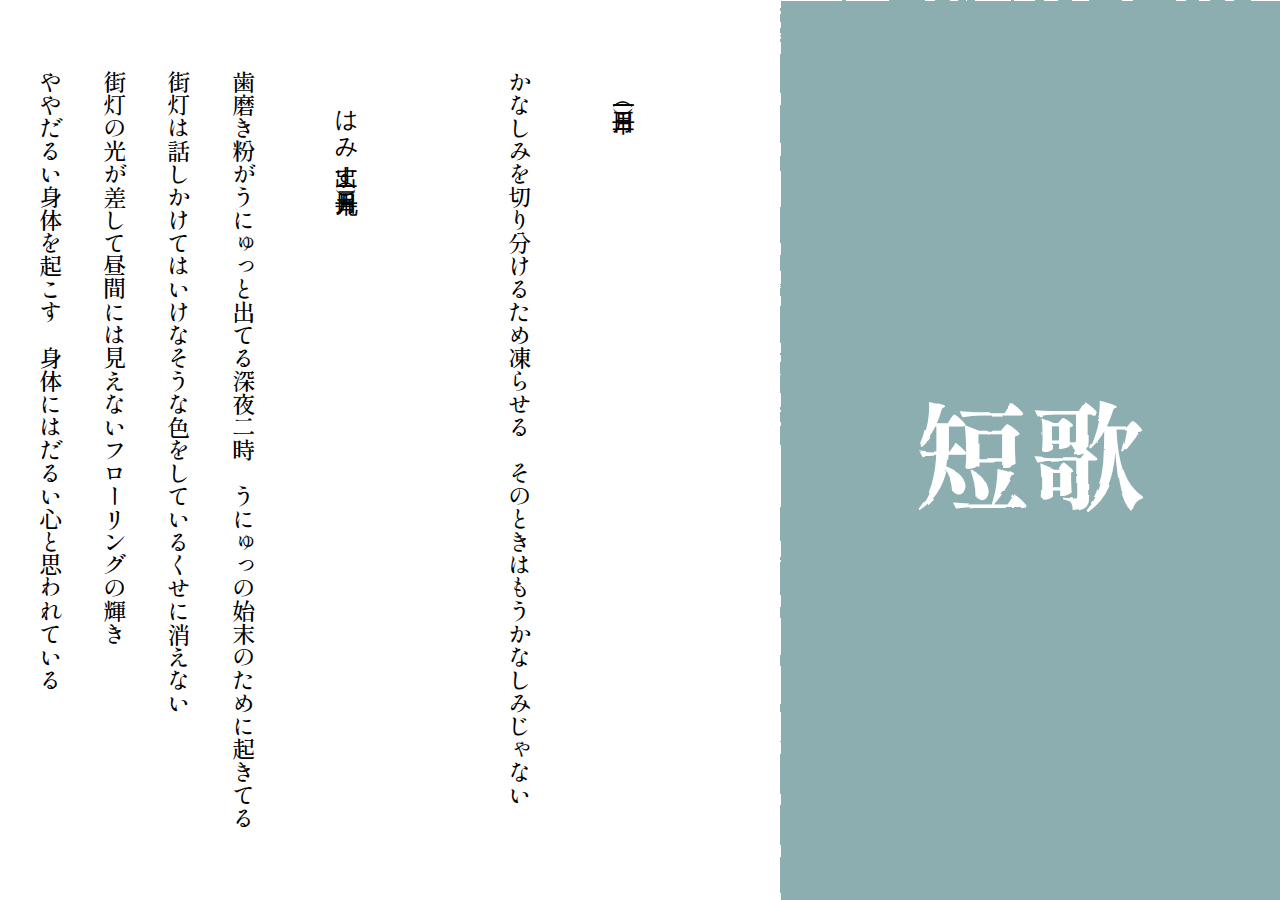
==== commit 4e08b37b: "new post(s)" ====
--- a/index.htm
+++ b/index.htm
@@ -27,6 +27,8 @@
     <article>
         <h1>短歌</h1>
         <section id="R7">
+            <h4>（一月三十一日）</h4>
+            <p>かなしみを切り分けるため凍らせる　そのときはもうかなしみじゃない</p>
             <h4>はみ出す（一月二十九日）</h4>
             <p>歯磨き粉がうにゅっと出てる深夜二時　うにゅっの始末のために起きてる</p>
             <p>街灯は話しかけてはいけなそうな色をしているくせに消えない</p>
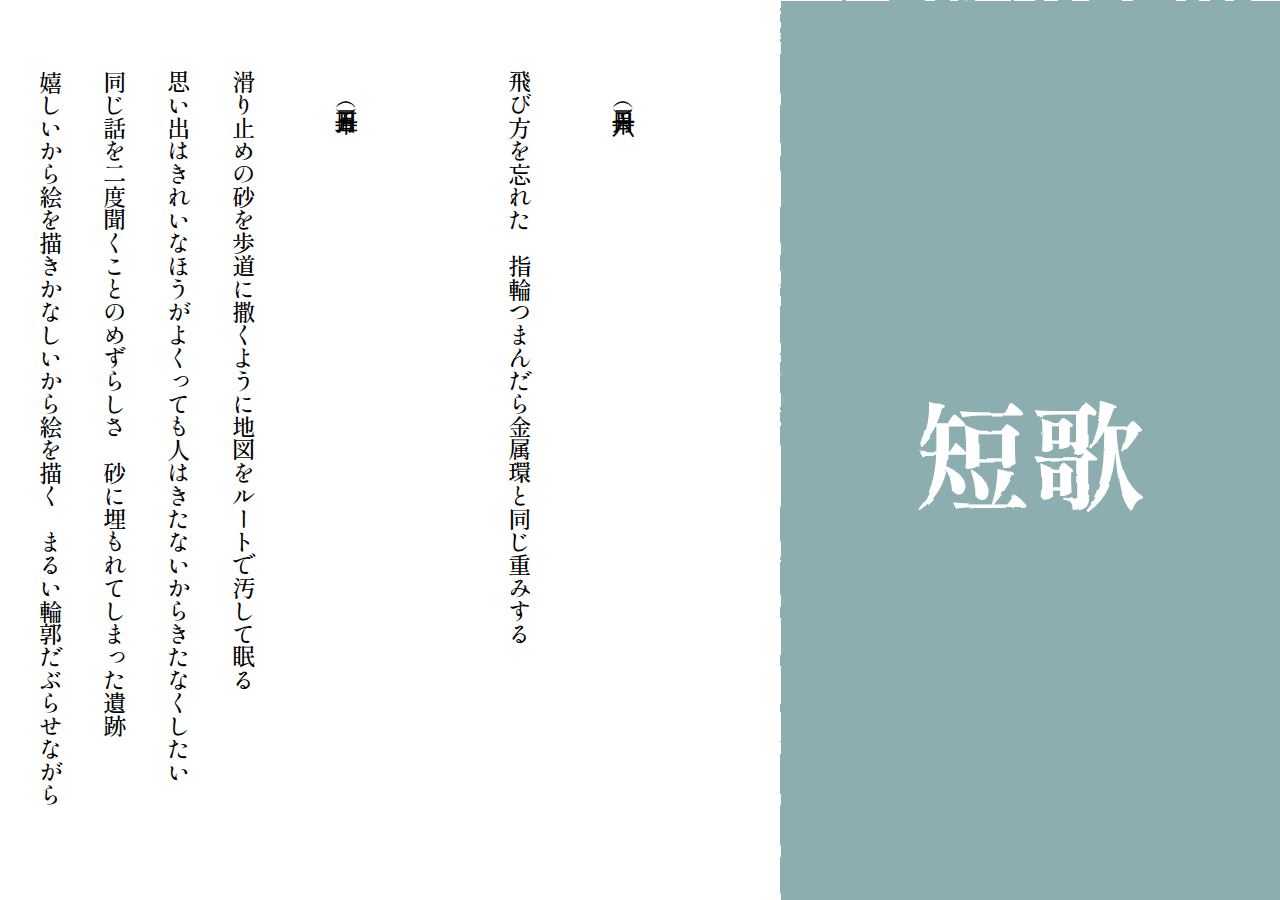
==== commit e947827a: "new post(s)" ====
--- a/index.htm
+++ b/index.htm
@@ -27,6 +27,13 @@
     <article>
         <h1>短歌</h1>
         <section id="R7">
+            <h4>（二月十六日）</h4>
+            <p>飛び方を忘れた　指輪つまんだら金属環と同じ重みする</p>
+            <h4>（二月十五日）</h4>
+            <p>滑り止めの砂を歩道に撒くように地図をルートで汚して眠る</p>
+            <p>思い出はきれいなほうがよくっても人はきたないからきたなくしたい</p>
+            <p>同じ話を二度聞くことのめずらしさ　砂に埋もれてしまった遺跡</p>
+            <p>嬉しいから絵を描きかなしいから絵を描く　まるい輪郭だぶらせながら</p>
             <h4>（一月三十一日）</h4>
             <p>かなしみを切り分けるため凍らせる　そのときはもうかなしみじゃない</p>
             <h4>はみ出す（一月二十九日）</h4>
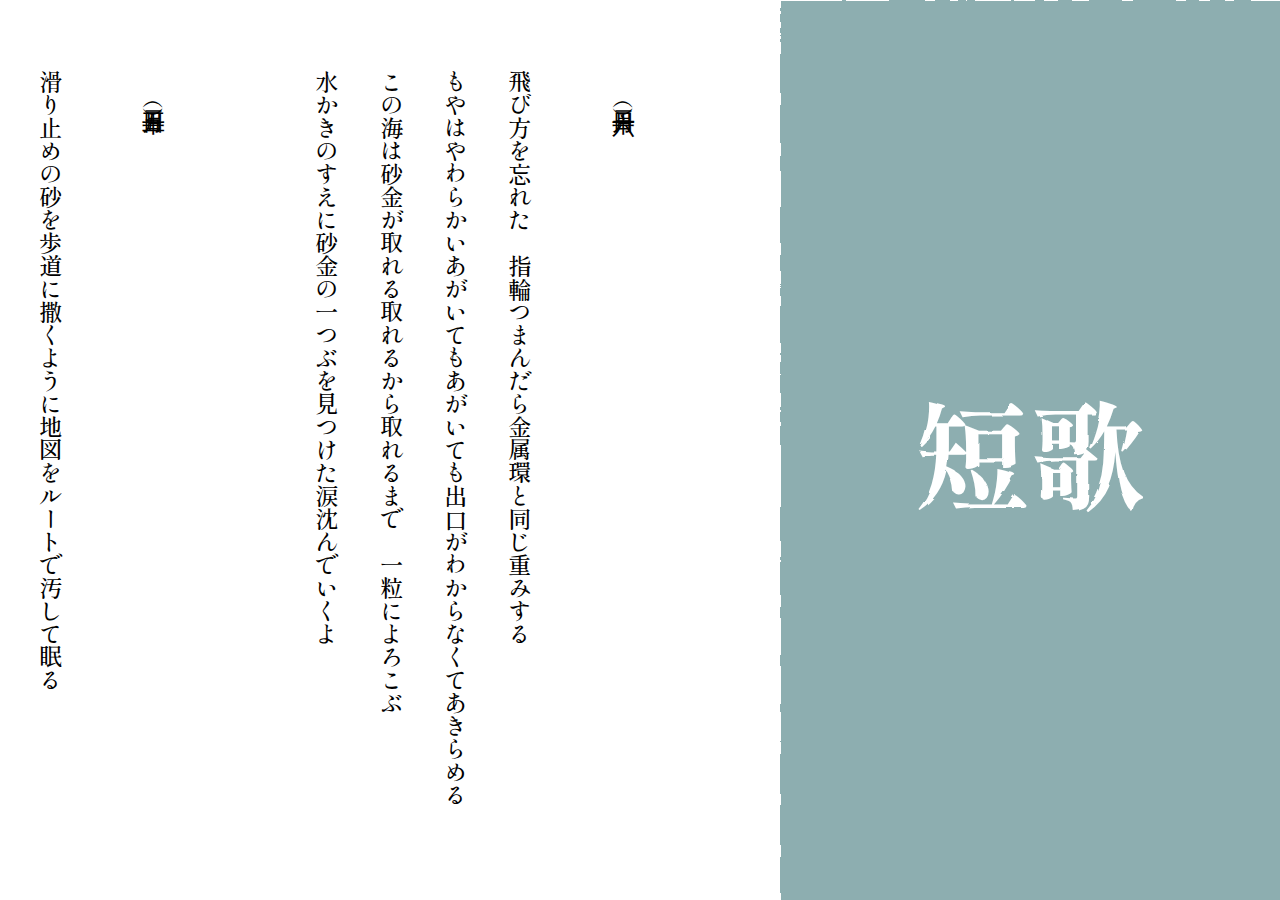
==== commit 5760a319: "new post(s)" ====
--- a/index.htm
+++ b/index.htm
@@ -29,6 +29,9 @@
         <section id="R7">
             <h4>（二月十六日）</h4>
             <p>飛び方を忘れた　指輪つまんだら金属環と同じ重みする</p>
+            <p>もやはやわらかいあがいてもあがいても出口がわからなくてあきらめる</p>
+            <p>この海は砂金が取れる取れるから取れるまで　一粒によろこぶ</p>
+            <p>水かきのすえに砂金の一つぶを見つけた涙沈んでいくよ</p>
             <h4>（二月十五日）</h4>
             <p>滑り止めの砂を歩道に撒くように地図をルートで汚して眠る</p>
             <p>思い出はきれいなほうがよくっても人はきたないからきたなくしたい</p>
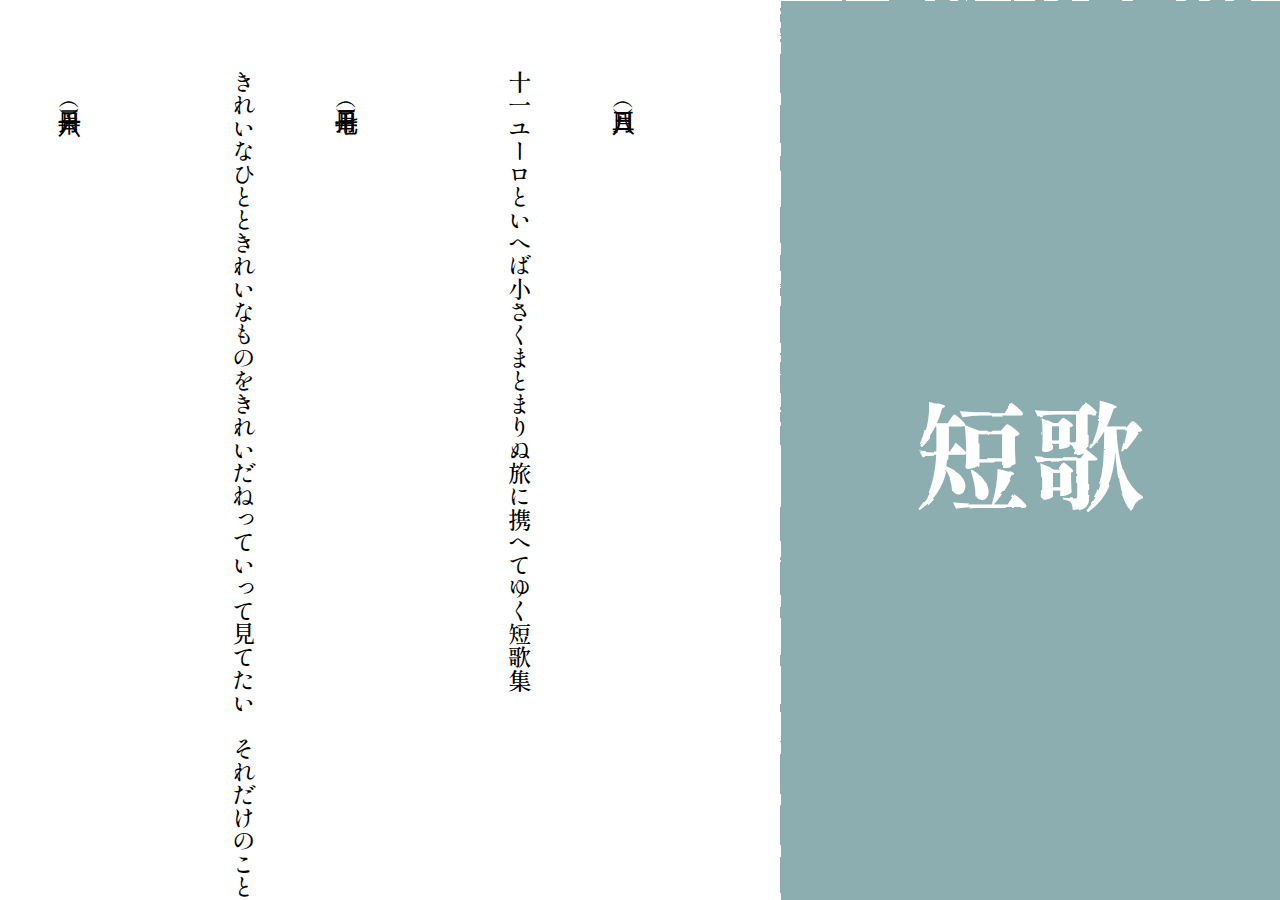
==== commit c1d1b074: "new post(s)" ====
--- a/index.htm
+++ b/index.htm
@@ -27,6 +27,10 @@
     <article>
         <h1>短歌</h1>
         <section id="R7">
+            <h4>（三月八日）</h4>
+            <p>十一ユーロといへば小さくまとまりぬ旅に携へてゆく短歌集</p>
+            <h4>（二月二十七日）</h4>
+            <p>きれいなひとときれいなものをきれいだねっていって見てたい　それだけのこと</p>
             <h4>（二月十六日）</h4>
             <p>飛び方を忘れた　指輪つまんだら金属環と同じ重みする</p>
             <p>もやはやわらかいあがいてもあがいても出口がわからなくてあきらめる</p>
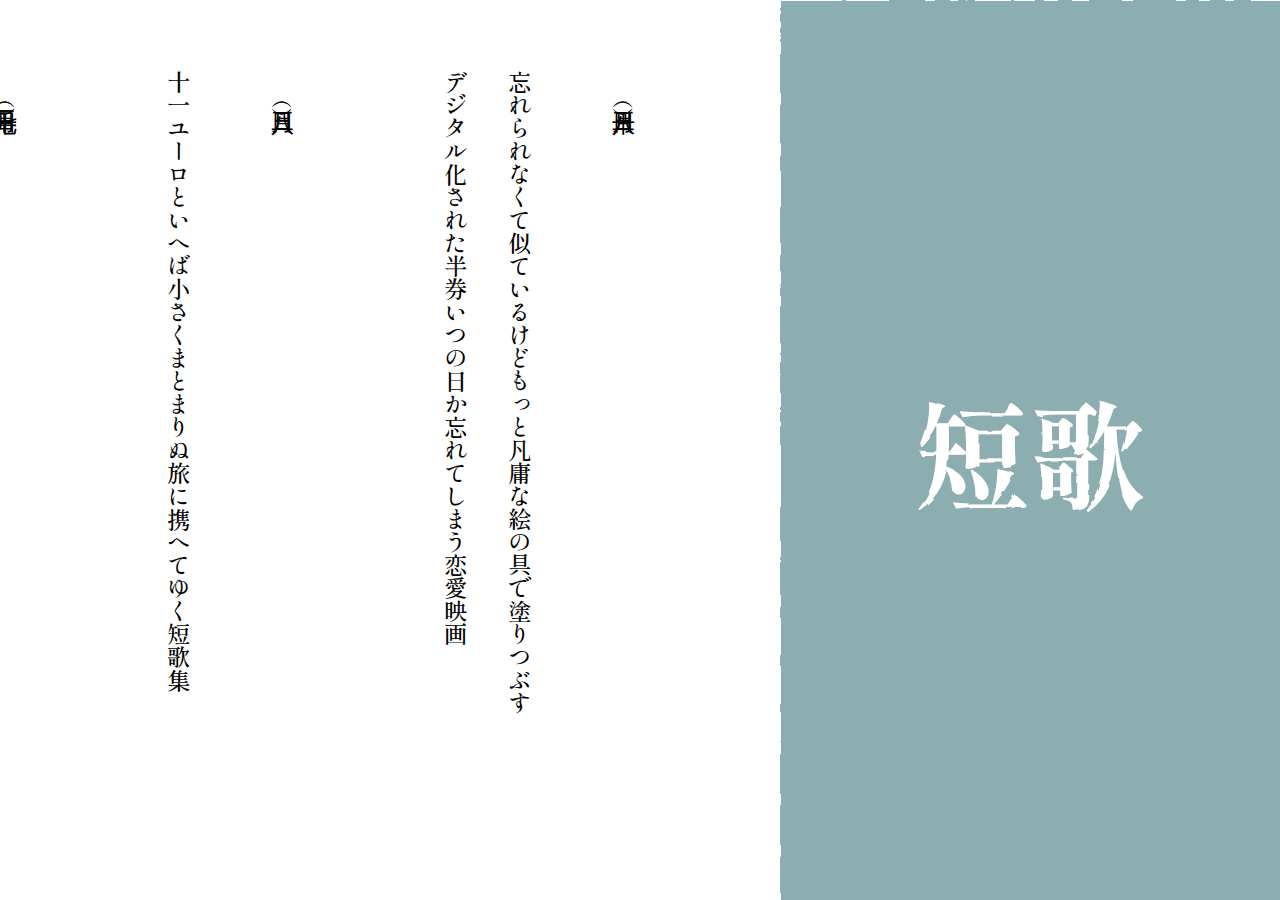
==== commit d0caab3e: "new post(s)" ====
--- a/index.htm
+++ b/index.htm
@@ -27,6 +27,9 @@
     <article>
         <h1>短歌</h1>
         <section id="R7">
+            <h4>（三月十八日）</h4>
+            <p>忘れられなくて似ているけどもっと凡庸な絵の具で塗りつぶす</p>
+            <p>デジタル化された半券いつの日か忘れてしまう恋愛映画</p>
             <h4>（三月八日）</h4>
             <p>十一ユーロといへば小さくまとまりぬ旅に携へてゆく短歌集</p>
             <h4>（二月二十七日）</h4>
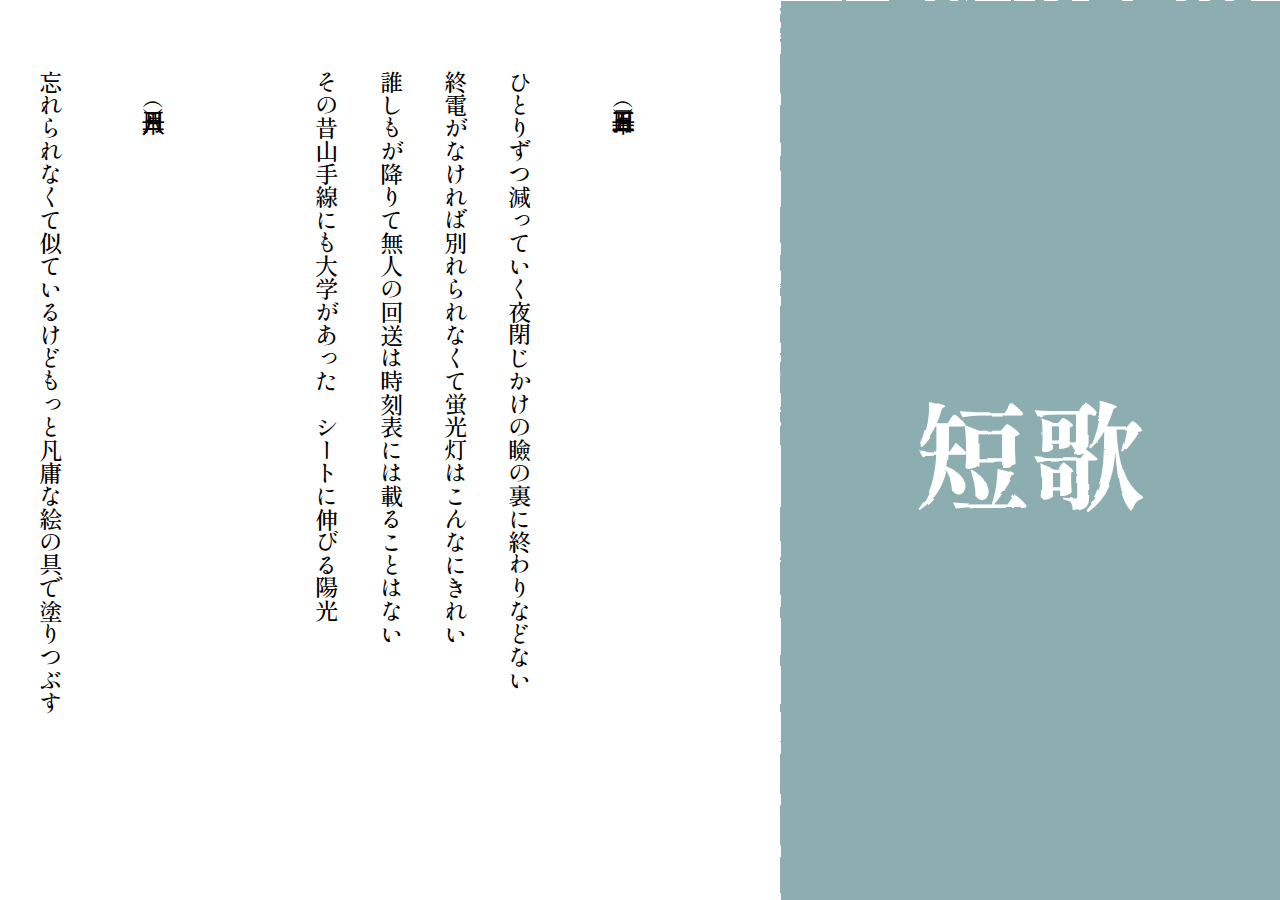
==== commit eecd3d5d: "new post(s)" ====
--- a/index.htm
+++ b/index.htm
@@ -27,6 +27,11 @@
     <article>
         <h1>短歌</h1>
         <section id="R7">
+            <h4>（三月二十五日）</h4>
+            <p>ひとりずつ減っていく夜閉じかけの瞼の裏に終わりなどない</p>
+            <p>終電がなければ別れられなくて蛍光灯はこんなにきれい</p>
+            <p>誰しもが降りて無人の回送は時刻表には載ることはない</p>
+            <p>その昔山手線にも大学があった　シートに伸びる陽光</p>
             <h4>（三月十八日）</h4>
             <p>忘れられなくて似ているけどもっと凡庸な絵の具で塗りつぶす</p>
             <p>デジタル化された半券いつの日か忘れてしまう恋愛映画</p>
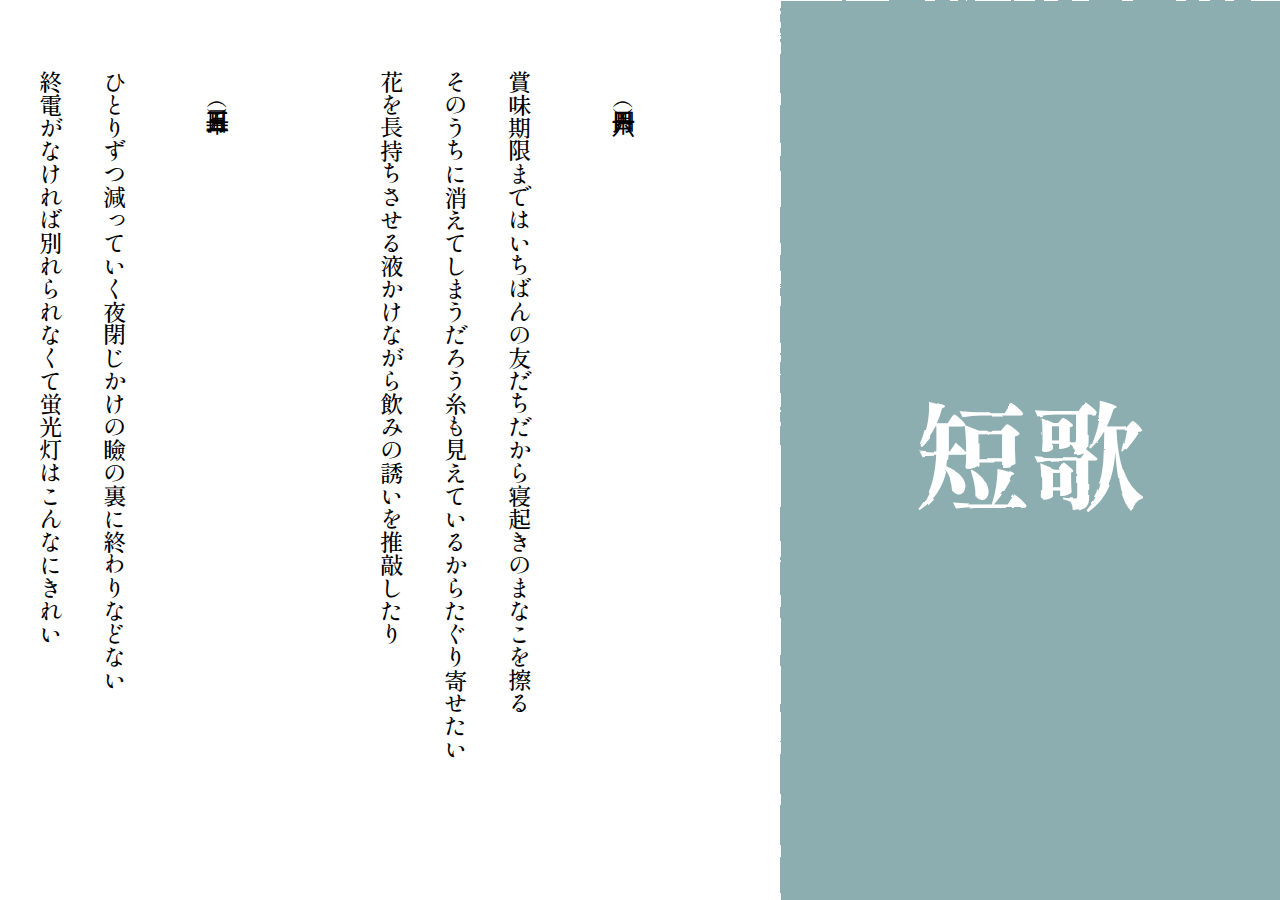
==== commit a7945b64: "new post(s)" ====
--- a/index.htm
+++ b/index.htm
@@ -27,6 +27,10 @@
     <article>
         <h1>短歌</h1>
         <section id="R7">
+            <h4>（四月十六日）</h4>
+            <p>賞味期限まではいちばんの友だちだから寝起きのまなこを擦る</p>
+            <p>そのうちに消えてしまうだろう糸も見えているからたぐり寄せたい</p>
+            <p>花を長持ちさせる液かけながら飲みの誘いを推敲したり</p>
             <h4>（三月二十五日）</h4>
             <p>ひとりずつ減っていく夜閉じかけの瞼の裏に終わりなどない</p>
             <p>終電がなければ別れられなくて蛍光灯はこんなにきれい</p>
